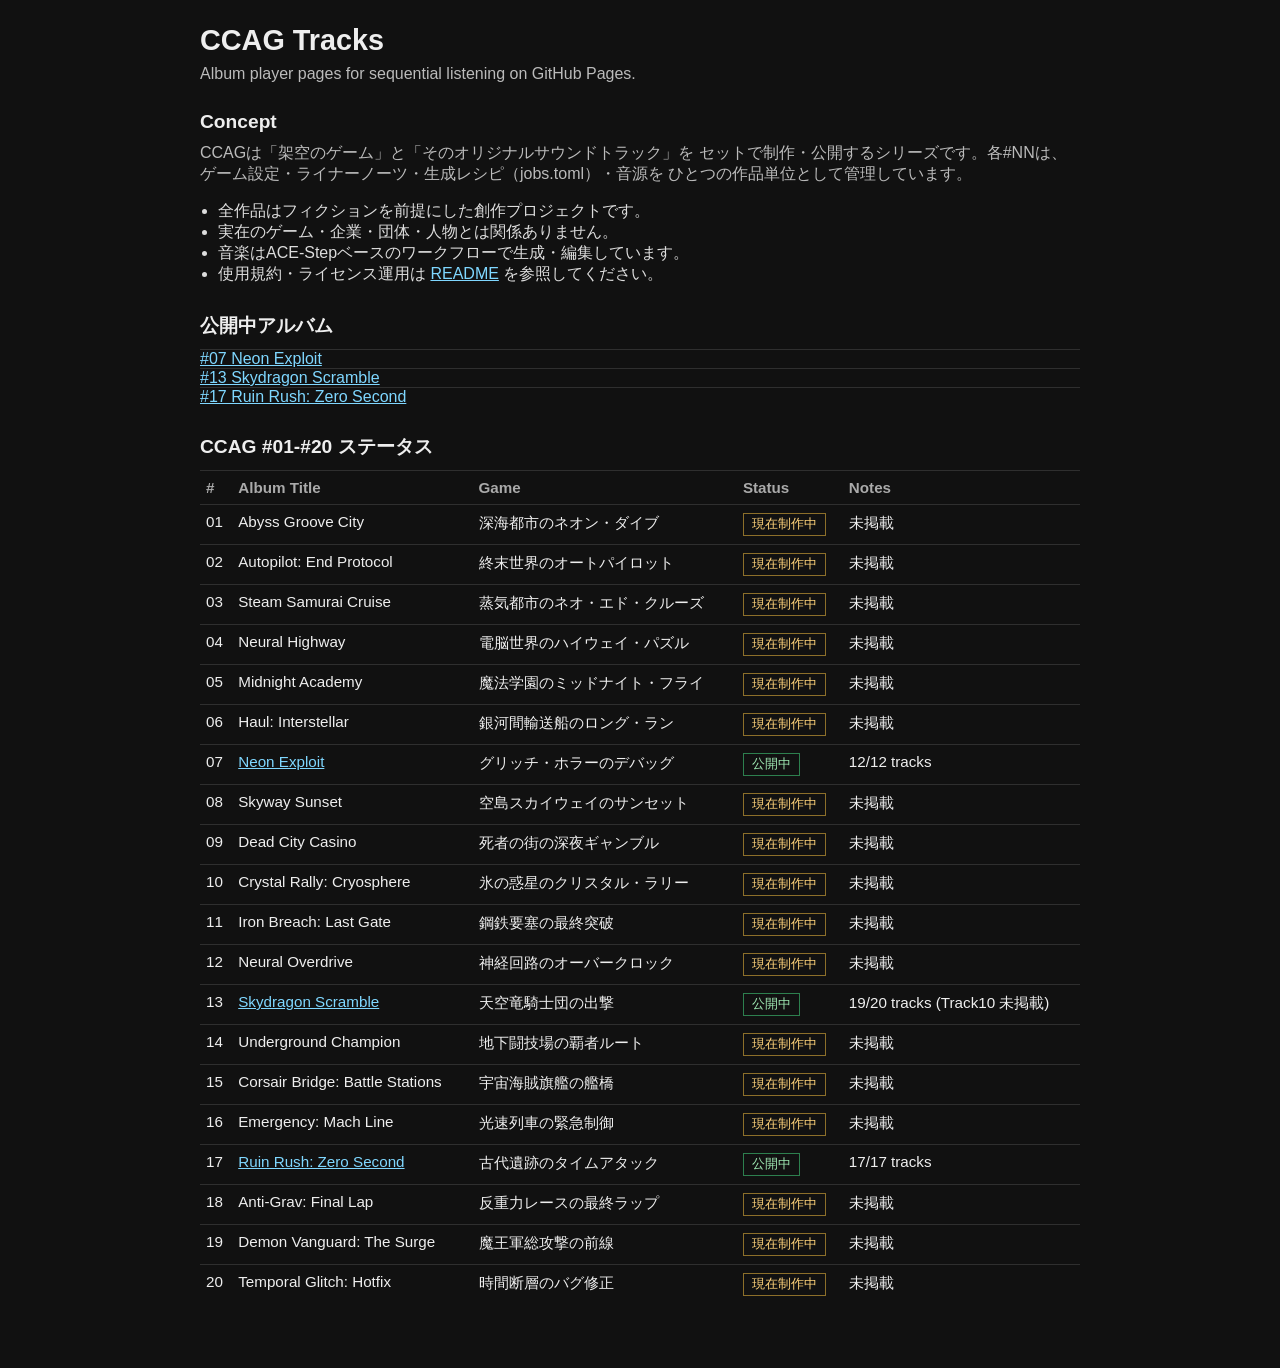
==== site/index.html @ bf2ad41f "Add README usage policy links across landing and album pages" ====
<!doctype html>
<html lang="ja">
<head>
  <meta charset="utf-8">
  <meta name="viewport" content="width=device-width, initial-scale=1">
  <title>CCAG Tracks</title>
  <link rel="stylesheet" href="assets/player.css">
</head>
<body>
  <main>
    <h1>CCAG Tracks</h1>
    <p>Album player pages for sequential listening on GitHub Pages.</p>

    <h2>Concept</h2>
    <p>
      CCAGは「架空のゲーム」と「そのオリジナルサウンドトラック」を
      セットで制作・公開するシリーズです。各#NNは、
      ゲーム設定・ライナーノーツ・生成レシピ（jobs.toml）・音源を
      ひとつの作品単位として管理しています。
    </p>
    <ul class="info-list">
      <li>全作品はフィクションを前提にした創作プロジェクトです。</li>
      <li>実在のゲーム・企業・団体・人物とは関係ありません。</li>
      <li>音楽はACE-Stepベースのワークフローで生成・編集しています。</li>
      <li>使用規約・ライセンス運用は <a href="https://github.com/donayama/CCAGTracks/blob/main/README.md">README</a> を参照してください。</li>
    </ul>

    <h2>公開中アルバム</h2>
    <ul class="tracklist">
      <li><a href="CCAG/07_neon_exploit.html">#07 Neon Exploit</a></li>
      <li><a href="CCAG/13_skydragon_scramble.html">#13 Skydragon Scramble</a></li>
      <li><a href="CCAG/17_ruinrush_zerosecond.html">#17 Ruin Rush: Zero Second</a></li>
    </ul>

    <h2>CCAG #01-#20 ステータス</h2>
    <table class="meta-table">
      <thead>
        <tr>
          <th>#</th>
          <th>Album Title</th>
          <th>Game</th>
          <th>Status</th>
          <th>Notes</th>
        </tr>
      </thead>
      <tbody>
        <tr><td>01</td><td>Abyss Groove City</td><td>深海都市のネオン・ダイブ</td><td><span class="badge pending">現在制作中</span></td><td>未掲載</td></tr>
        <tr><td>02</td><td>Autopilot: End Protocol</td><td>終末世界のオートパイロット</td><td><span class="badge pending">現在制作中</span></td><td>未掲載</td></tr>
        <tr><td>03</td><td>Steam Samurai Cruise</td><td>蒸気都市のネオ・エド・クルーズ</td><td><span class="badge pending">現在制作中</span></td><td>未掲載</td></tr>
        <tr><td>04</td><td>Neural Highway</td><td>電脳世界のハイウェイ・パズル</td><td><span class="badge pending">現在制作中</span></td><td>未掲載</td></tr>
        <tr><td>05</td><td>Midnight Academy</td><td>魔法学園のミッドナイト・フライ</td><td><span class="badge pending">現在制作中</span></td><td>未掲載</td></tr>
        <tr><td>06</td><td>Haul: Interstellar</td><td>銀河間輸送船のロング・ラン</td><td><span class="badge pending">現在制作中</span></td><td>未掲載</td></tr>
        <tr><td>07</td><td><a href="CCAG/07_neon_exploit.html">Neon Exploit</a></td><td>グリッチ・ホラーのデバッグ</td><td><span class="badge ok">公開中</span></td><td>12/12 tracks</td></tr>
        <tr><td>08</td><td>Skyway Sunset</td><td>空島スカイウェイのサンセット</td><td><span class="badge pending">現在制作中</span></td><td>未掲載</td></tr>
        <tr><td>09</td><td>Dead City Casino</td><td>死者の街の深夜ギャンブル</td><td><span class="badge pending">現在制作中</span></td><td>未掲載</td></tr>
        <tr><td>10</td><td>Crystal Rally: Cryosphere</td><td>氷の惑星のクリスタル・ラリー</td><td><span class="badge pending">現在制作中</span></td><td>未掲載</td></tr>
        <tr><td>11</td><td>Iron Breach: Last Gate</td><td>鋼鉄要塞の最終突破</td><td><span class="badge pending">現在制作中</span></td><td>未掲載</td></tr>
        <tr><td>12</td><td>Neural Overdrive</td><td>神経回路のオーバークロック</td><td><span class="badge pending">現在制作中</span></td><td>未掲載</td></tr>
        <tr><td>13</td><td><a href="CCAG/13_skydragon_scramble.html">Skydragon Scramble</a></td><td>天空竜騎士団の出撃</td><td><span class="badge ok">公開中</span></td><td>19/20 tracks (Track10 未掲載)</td></tr>
        <tr><td>14</td><td>Underground Champion</td><td>地下闘技場の覇者ルート</td><td><span class="badge pending">現在制作中</span></td><td>未掲載</td></tr>
        <tr><td>15</td><td>Corsair Bridge: Battle Stations</td><td>宇宙海賊旗艦の艦橋</td><td><span class="badge pending">現在制作中</span></td><td>未掲載</td></tr>
        <tr><td>16</td><td>Emergency: Mach Line</td><td>光速列車の緊急制御</td><td><span class="badge pending">現在制作中</span></td><td>未掲載</td></tr>
        <tr><td>17</td><td><a href="CCAG/17_ruinrush_zerosecond.html">Ruin Rush: Zero Second</a></td><td>古代遺跡のタイムアタック</td><td><span class="badge ok">公開中</span></td><td>17/17 tracks</td></tr>
        <tr><td>18</td><td>Anti-Grav: Final Lap</td><td>反重力レースの最終ラップ</td><td><span class="badge pending">現在制作中</span></td><td>未掲載</td></tr>
        <tr><td>19</td><td>Demon Vanguard: The Surge</td><td>魔王軍総攻撃の前線</td><td><span class="badge pending">現在制作中</span></td><td>未掲載</td></tr>
        <tr><td>20</td><td>Temporal Glitch: Hotfix</td><td>時間断層のバグ修正</td><td><span class="badge pending">現在制作中</span></td><td>未掲載</td></tr>
      </tbody>
    </table>
  </main>
</body>
</html>
---- site/assets/player.css ----
body {
  font-family: "Segoe UI", "Noto Sans JP", sans-serif;
  margin: 0;
  background: #111;
  color: #eee;
}

main {
  max-width: 880px;
  margin: 0 auto;
  padding: 24px 16px 48px;
}

h1 {
  margin: 0 0 8px;
  font-size: 1.8rem;
}

h2 {
  margin: 28px 0 10px;
  font-size: 1.2rem;
}

p {
  margin: 0 0 16px;
  color: #bbb;
}

a {
  color: #7fd7ff;
}

.controls {
  display: flex;
  gap: 8px;
  margin: 12px 0 18px;
}

button {
  background: #242424;
  border: 1px solid #444;
  color: #eee;
  padding: 8px 12px;
  cursor: pointer;
}

button:hover {
  background: #2f2f2f;
}

.now-playing {
  margin: 10px 0 14px;
  color: #9fe9b3;
  font-weight: 600;
}

.cover-wrap {
  margin: 8px 0 18px;
}

.cover-image {
  display: block;
  width: 100%;
  max-width: 420px;
  height: auto;
  border: 1px solid #2f2f2f;
}

.cover-caption {
  margin-top: 6px;
  color: #aaa;
  font-size: 0.9rem;
}

.tracklist {
  list-style: none;
  padding: 0;
  margin: 0;
}

.tracklist li {
  margin: 0;
  border-top: 1px solid #2f2f2f;
}

.track-row {
  display: flex;
  align-items: center;
  justify-content: space-between;
  gap: 10px;
  padding: 8px 4px;
}

.track-btn {
  flex: 1 1 auto;
  text-align: left;
  border: 0;
  background: transparent;
  color: #ddd;
  padding: 2px 0;
}

.track-btn.active {
  color: #7fd7ff;
  font-weight: 700;
}

.track-missing {
  flex: 1 1 auto;
  color: #888;
}

.info-list {
  margin: 0 0 12px;
  padding-left: 18px;
  color: #ddd;
}

.source-note {
  color: #aaa;
  font-size: 0.92rem;
  margin-top: 8px;
}

.meta-table {
  width: 100%;
  border-collapse: collapse;
  margin: 8px 0 16px;
}

.meta-table th,
.meta-table td {
  border-top: 1px solid #2f2f2f;
  padding: 8px 6px;
  text-align: left;
  vertical-align: top;
  font-size: 0.95rem;
}

.meta-table th {
  color: #aaa;
}

.badge {
  display: inline-block;
  border: 1px solid #555;
  padding: 2px 8px;
  font-size: 0.8rem;
}

.badge.ok {
  border-color: #2d7f4e;
  color: #9fe9b3;
}

.badge.pending {
  border-color: #8c6f2a;
  color: #ffd37a;
}
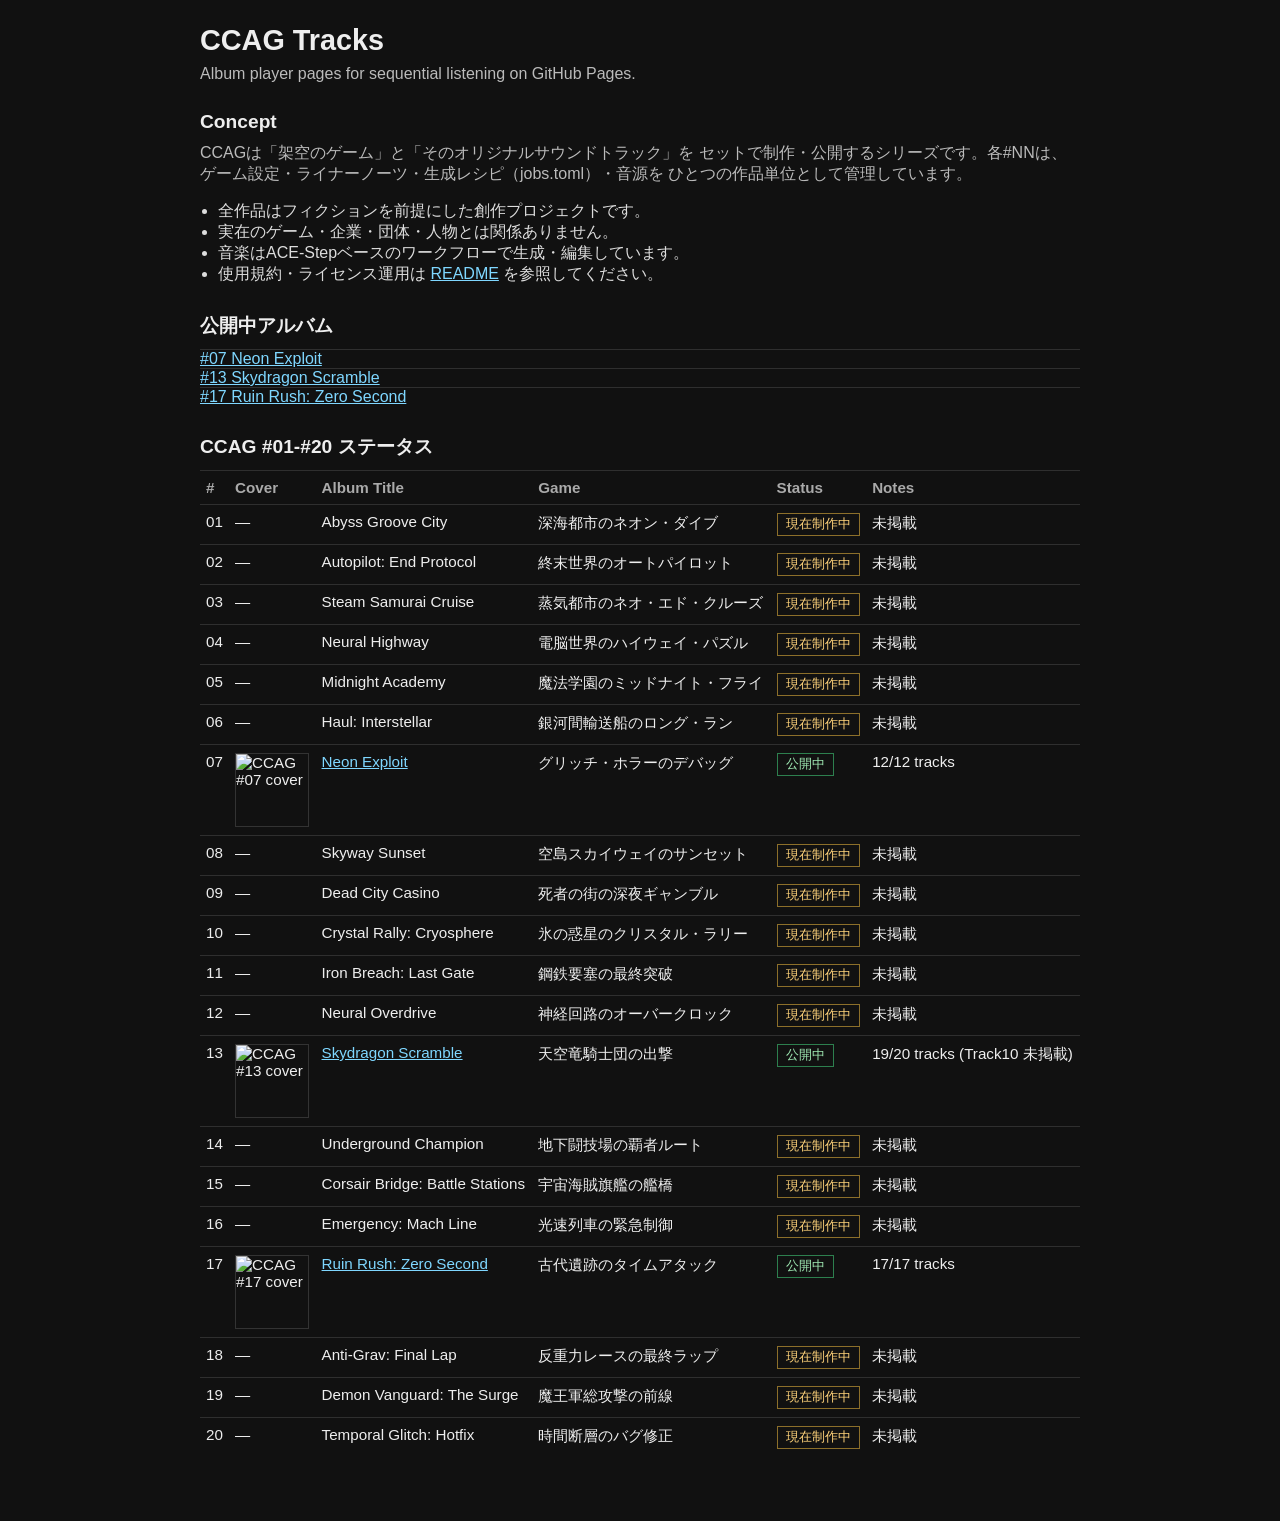
==== commit bebb48f6: "Add LP cover thumbnails and register #07 cover art" ====
--- a/site/index.html
+++ b/site/index.html
@@ -37,6 +37,7 @@
       <thead>
         <tr>
           <th>#</th>
+          <th>Cover</th>
           <th>Album Title</th>
           <th>Game</th>
           <th>Status</th>
@@ -44,26 +45,26 @@
         </tr>
       </thead>
       <tbody>
-        <tr><td>01</td><td>Abyss Groove City</td><td>深海都市のネオン・ダイブ</td><td><span class="badge pending">現在制作中</span></td><td>未掲載</td></tr>
-        <tr><td>02</td><td>Autopilot: End Protocol</td><td>終末世界のオートパイロット</td><td><span class="badge pending">現在制作中</span></td><td>未掲載</td></tr>
-        <tr><td>03</td><td>Steam Samurai Cruise</td><td>蒸気都市のネオ・エド・クルーズ</td><td><span class="badge pending">現在制作中</span></td><td>未掲載</td></tr>
-        <tr><td>04</td><td>Neural Highway</td><td>電脳世界のハイウェイ・パズル</td><td><span class="badge pending">現在制作中</span></td><td>未掲載</td></tr>
-        <tr><td>05</td><td>Midnight Academy</td><td>魔法学園のミッドナイト・フライ</td><td><span class="badge pending">現在制作中</span></td><td>未掲載</td></tr>
-        <tr><td>06</td><td>Haul: Interstellar</td><td>銀河間輸送船のロング・ラン</td><td><span class="badge pending">現在制作中</span></td><td>未掲載</td></tr>
-        <tr><td>07</td><td><a href="CCAG/07_neon_exploit.html">Neon Exploit</a></td><td>グリッチ・ホラーのデバッグ</td><td><span class="badge ok">公開中</span></td><td>12/12 tracks</td></tr>
-        <tr><td>08</td><td>Skyway Sunset</td><td>空島スカイウェイのサンセット</td><td><span class="badge pending">現在制作中</span></td><td>未掲載</td></tr>
-        <tr><td>09</td><td>Dead City Casino</td><td>死者の街の深夜ギャンブル</td><td><span class="badge pending">現在制作中</span></td><td>未掲載</td></tr>
-        <tr><td>10</td><td>Crystal Rally: Cryosphere</td><td>氷の惑星のクリスタル・ラリー</td><td><span class="badge pending">現在制作中</span></td><td>未掲載</td></tr>
-        <tr><td>11</td><td>Iron Breach: Last Gate</td><td>鋼鉄要塞の最終突破</td><td><span class="badge pending">現在制作中</span></td><td>未掲載</td></tr>
-        <tr><td>12</td><td>Neural Overdrive</td><td>神経回路のオーバークロック</td><td><span class="badge pending">現在制作中</span></td><td>未掲載</td></tr>
-        <tr><td>13</td><td><a href="CCAG/13_skydragon_scramble.html">Skydragon Scramble</a></td><td>天空竜騎士団の出撃</td><td><span class="badge ok">公開中</span></td><td>19/20 tracks (Track10 未掲載)</td></tr>
-        <tr><td>14</td><td>Underground Champion</td><td>地下闘技場の覇者ルート</td><td><span class="badge pending">現在制作中</span></td><td>未掲載</td></tr>
-        <tr><td>15</td><td>Corsair Bridge: Battle Stations</td><td>宇宙海賊旗艦の艦橋</td><td><span class="badge pending">現在制作中</span></td><td>未掲載</td></tr>
-        <tr><td>16</td><td>Emergency: Mach Line</td><td>光速列車の緊急制御</td><td><span class="badge pending">現在制作中</span></td><td>未掲載</td></tr>
-        <tr><td>17</td><td><a href="CCAG/17_ruinrush_zerosecond.html">Ruin Rush: Zero Second</a></td><td>古代遺跡のタイムアタック</td><td><span class="badge ok">公開中</span></td><td>17/17 tracks</td></tr>
-        <tr><td>18</td><td>Anti-Grav: Final Lap</td><td>反重力レースの最終ラップ</td><td><span class="badge pending">現在制作中</span></td><td>未掲載</td></tr>
-        <tr><td>19</td><td>Demon Vanguard: The Surge</td><td>魔王軍総攻撃の前線</td><td><span class="badge pending">現在制作中</span></td><td>未掲載</td></tr>
-        <tr><td>20</td><td>Temporal Glitch: Hotfix</td><td>時間断層のバグ修正</td><td><span class="badge pending">現在制作中</span></td><td>未掲載</td></tr>
+        <tr><td>01</td><td>—</td><td>Abyss Groove City</td><td>深海都市のネオン・ダイブ</td><td><span class="badge pending">現在制作中</span></td><td>未掲載</td></tr>
+        <tr><td>02</td><td>—</td><td>Autopilot: End Protocol</td><td>終末世界のオートパイロット</td><td><span class="badge pending">現在制作中</span></td><td>未掲載</td></tr>
+        <tr><td>03</td><td>—</td><td>Steam Samurai Cruise</td><td>蒸気都市のネオ・エド・クルーズ</td><td><span class="badge pending">現在制作中</span></td><td>未掲載</td></tr>
+        <tr><td>04</td><td>—</td><td>Neural Highway</td><td>電脳世界のハイウェイ・パズル</td><td><span class="badge pending">現在制作中</span></td><td>未掲載</td></tr>
+        <tr><td>05</td><td>—</td><td>Midnight Academy</td><td>魔法学園のミッドナイト・フライ</td><td><span class="badge pending">現在制作中</span></td><td>未掲載</td></tr>
+        <tr><td>06</td><td>—</td><td>Haul: Interstellar</td><td>銀河間輸送船のロング・ラン</td><td><span class="badge pending">現在制作中</span></td><td>未掲載</td></tr>
+        <tr><td>07</td><td><img class="cover-thumb" src="https://media.githubusercontent.com/media/donayama/CCAGTracks/main/series/CCAG/%2307_neon_exploit/assets/cover/CCAG%2307_neon_exploit.png" alt="CCAG #07 cover"></td><td><a href="CCAG/07_neon_exploit.html">Neon Exploit</a></td><td>グリッチ・ホラーのデバッグ</td><td><span class="badge ok">公開中</span></td><td>12/12 tracks</td></tr>
+        <tr><td>08</td><td>—</td><td>Skyway Sunset</td><td>空島スカイウェイのサンセット</td><td><span class="badge pending">現在制作中</span></td><td>未掲載</td></tr>
+        <tr><td>09</td><td>—</td><td>Dead City Casino</td><td>死者の街の深夜ギャンブル</td><td><span class="badge pending">現在制作中</span></td><td>未掲載</td></tr>
+        <tr><td>10</td><td>—</td><td>Crystal Rally: Cryosphere</td><td>氷の惑星のクリスタル・ラリー</td><td><span class="badge pending">現在制作中</span></td><td>未掲載</td></tr>
+        <tr><td>11</td><td>—</td><td>Iron Breach: Last Gate</td><td>鋼鉄要塞の最終突破</td><td><span class="badge pending">現在制作中</span></td><td>未掲載</td></tr>
+        <tr><td>12</td><td>—</td><td>Neural Overdrive</td><td>神経回路のオーバークロック</td><td><span class="badge pending">現在制作中</span></td><td>未掲載</td></tr>
+        <tr><td>13</td><td><img class="cover-thumb" src="https://media.githubusercontent.com/media/donayama/CCAGTracks/main/series/CCAG/%2313_skydragon_scramble/assets/cover/CCAG%2313_Skydragon_Scramble.png" alt="CCAG #13 cover"></td><td><a href="CCAG/13_skydragon_scramble.html">Skydragon Scramble</a></td><td>天空竜騎士団の出撃</td><td><span class="badge ok">公開中</span></td><td>19/20 tracks (Track10 未掲載)</td></tr>
+        <tr><td>14</td><td>—</td><td>Underground Champion</td><td>地下闘技場の覇者ルート</td><td><span class="badge pending">現在制作中</span></td><td>未掲載</td></tr>
+        <tr><td>15</td><td>—</td><td>Corsair Bridge: Battle Stations</td><td>宇宙海賊旗艦の艦橋</td><td><span class="badge pending">現在制作中</span></td><td>未掲載</td></tr>
+        <tr><td>16</td><td>—</td><td>Emergency: Mach Line</td><td>光速列車の緊急制御</td><td><span class="badge pending">現在制作中</span></td><td>未掲載</td></tr>
+        <tr><td>17</td><td><img class="cover-thumb" src="https://media.githubusercontent.com/media/donayama/CCAGTracks/main/series/CCAG/%2317_ruinrush_zerosecond/assets/cover/CCAG%2317_RuinRush_ZeroSecond.png" alt="CCAG #17 cover"></td><td><a href="CCAG/17_ruinrush_zerosecond.html">Ruin Rush: Zero Second</a></td><td>古代遺跡のタイムアタック</td><td><span class="badge ok">公開中</span></td><td>17/17 tracks</td></tr>
+        <tr><td>18</td><td>—</td><td>Anti-Grav: Final Lap</td><td>反重力レースの最終ラップ</td><td><span class="badge pending">現在制作中</span></td><td>未掲載</td></tr>
+        <tr><td>19</td><td>—</td><td>Demon Vanguard: The Surge</td><td>魔王軍総攻撃の前線</td><td><span class="badge pending">現在制作中</span></td><td>未掲載</td></tr>
+        <tr><td>20</td><td>—</td><td>Temporal Glitch: Hotfix</td><td>時間断層のバグ修正</td><td><span class="badge pending">現在制作中</span></td><td>未掲載</td></tr>
       </tbody>
     </table>
   </main>
--- a/site/assets/player.css
+++ b/site/assets/player.css
@@ -141,6 +141,14 @@
   color: #aaa;
 }
 
+.cover-thumb {
+  width: 72px;
+  height: 72px;
+  object-fit: cover;
+  border: 1px solid #333;
+  display: block;
+}
+
 .badge {
   display: inline-block;
   border: 1px solid #555;
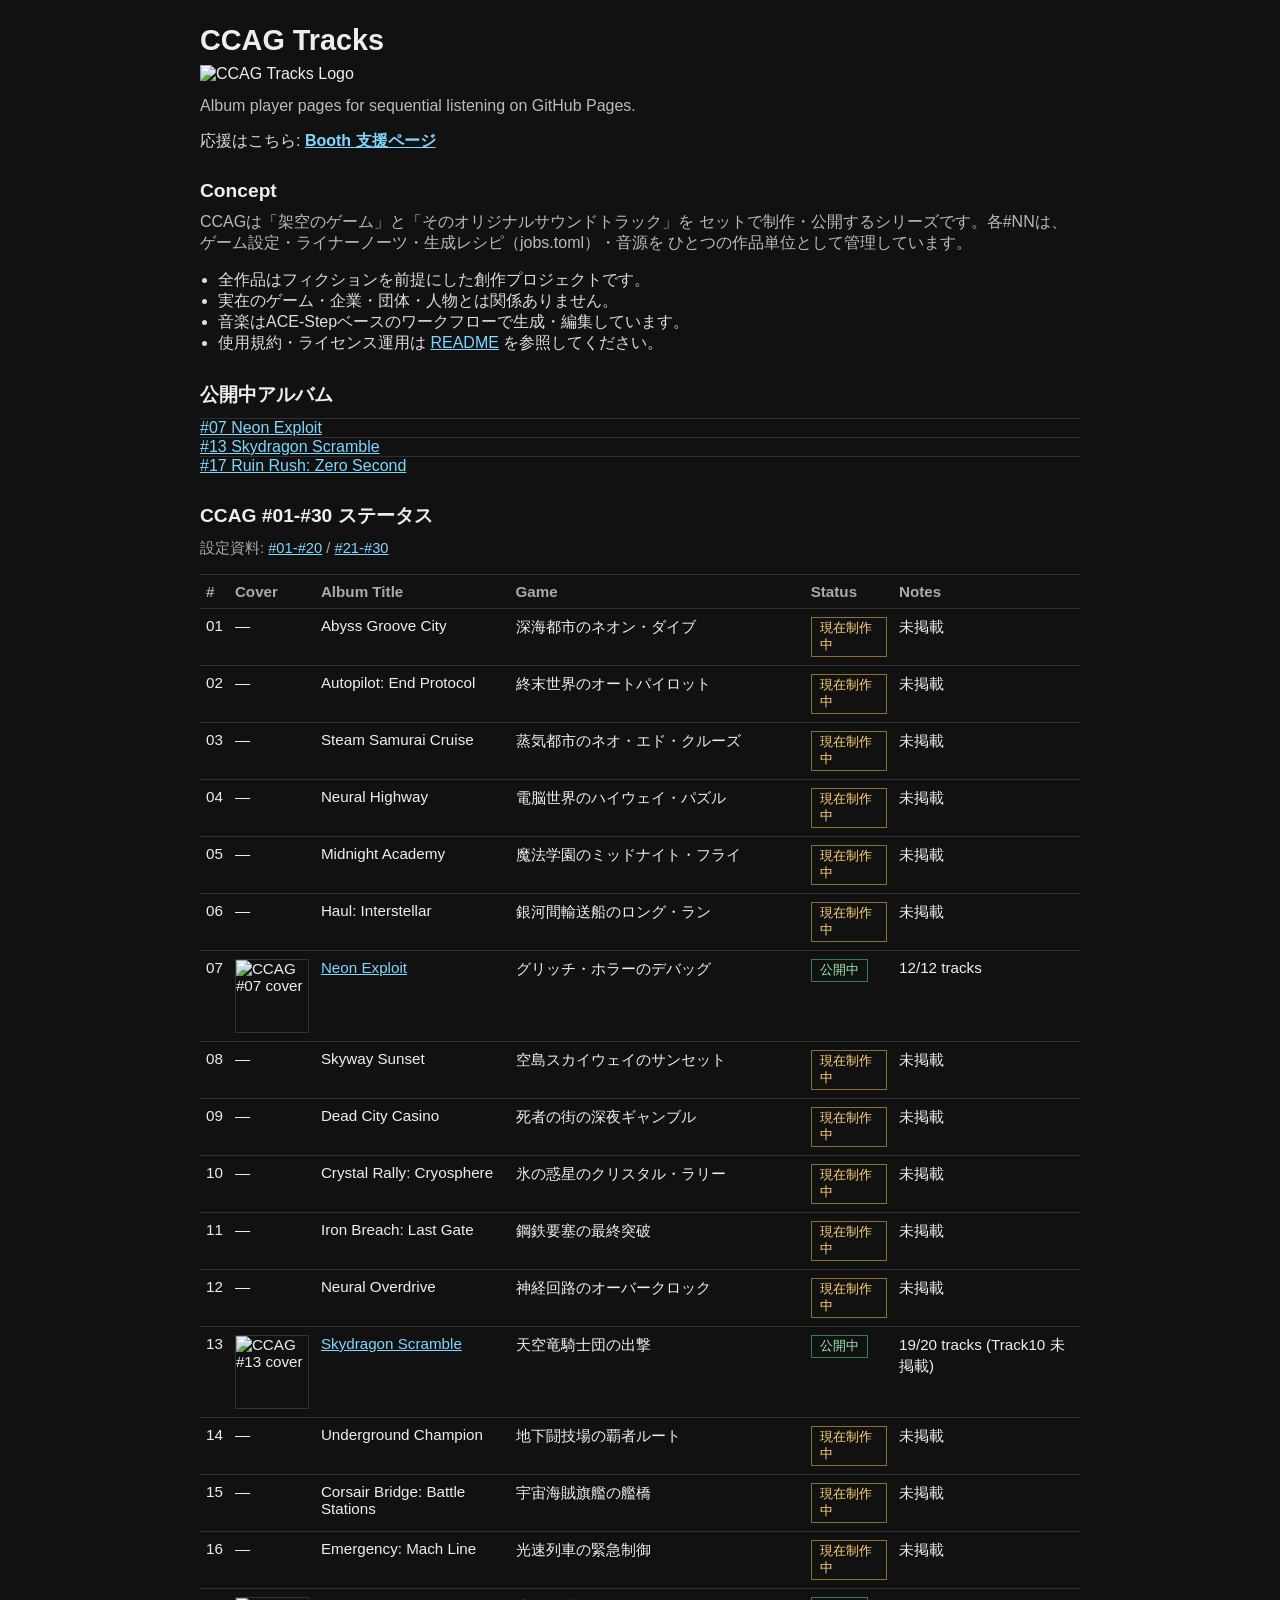
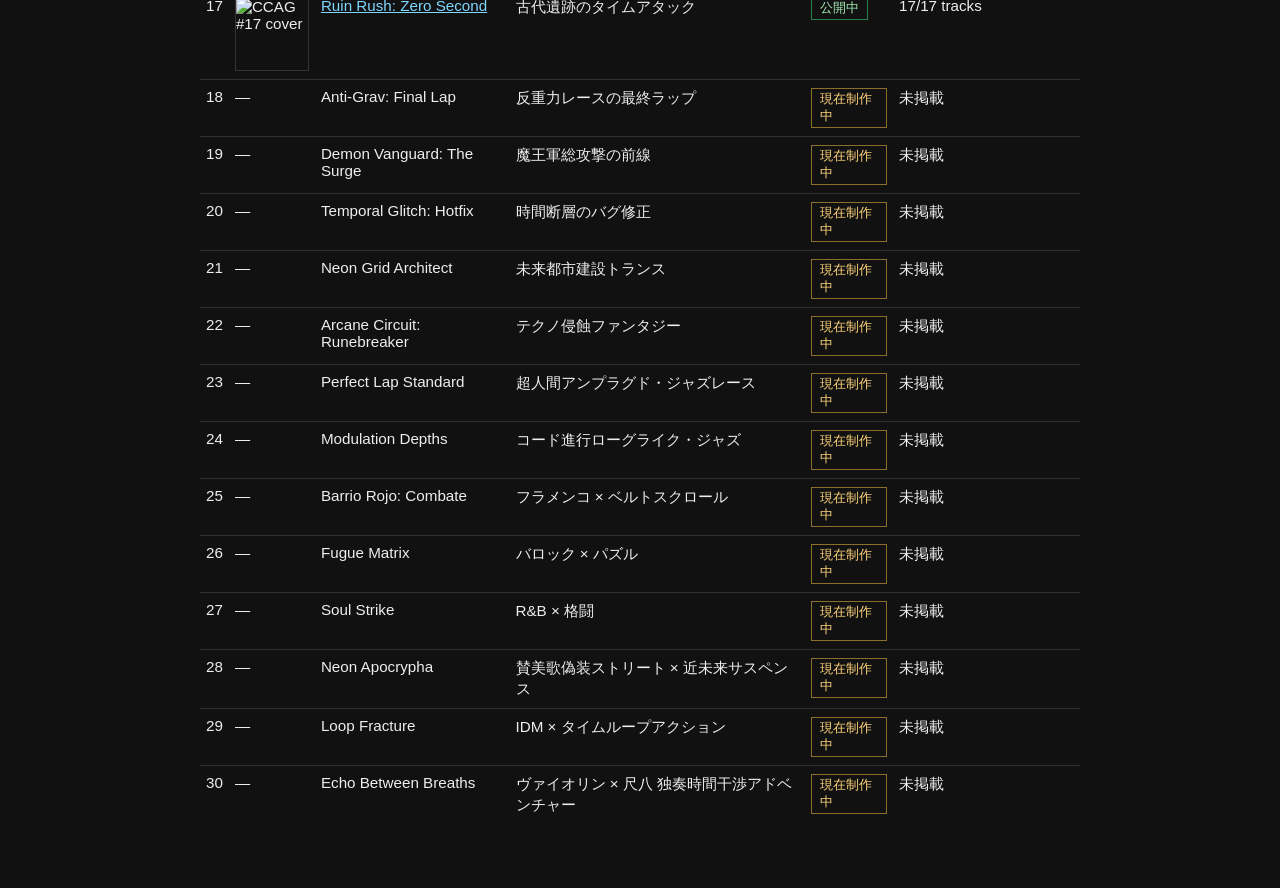
==== commit 0bbc5580: "Update LP with logo/support links and add CCAG #21-#30" ====
--- a/site/index.html
+++ b/site/index.html
@@ -4,12 +4,22 @@
   <meta charset="utf-8">
   <meta name="viewport" content="width=device-width, initial-scale=1">
   <title>CCAG Tracks</title>
-  <link rel="stylesheet" href="assets/player.css">
+  <link rel="stylesheet" href="assets/player.css?v=20260303b">
 </head>
 <body>
   <main>
     <h1>CCAG Tracks</h1>
+    <div class="hero-logo-wrap">
+      <img
+        class="hero-logo"
+        src="https://media.githubusercontent.com/media/donayama/CCAGTracks/main/series/CCAG/assets/CCAGTracks.png"
+        alt="CCAG Tracks Logo">
+    </div>
     <p>Album player pages for sequential listening on GitHub Pages.</p>
+    <p class="support-note">
+      応援はこちら:
+      <a class="support-link" href="https://donayama.booth.pm/items/8051085">Booth 支援ページ</a>
+    </p>
 
     <h2>Concept</h2>
     <p>
@@ -32,7 +42,13 @@
       <li><a href="CCAG/17_ruinrush_zerosecond.html">#17 Ruin Rush: Zero Second</a></li>
     </ul>
 
-    <h2>CCAG #01-#20 ステータス</h2>
+    <h2>CCAG #01-#30 ステータス</h2>
+    <p class="source-note">
+      設定資料:
+      <a href="https://github.com/donayama/CCAGTracks/blob/main/series/CCAG/%2301-%2320.md">#01-#20</a>
+      /
+      <a href="https://github.com/donayama/CCAGTracks/blob/main/series/CCAG/%2321-%2330.md">#21-#30</a>
+    </p>
     <table class="meta-table">
       <thead>
         <tr>
@@ -65,6 +81,16 @@
         <tr><td>18</td><td>—</td><td>Anti-Grav: Final Lap</td><td>反重力レースの最終ラップ</td><td><span class="badge pending">現在制作中</span></td><td>未掲載</td></tr>
         <tr><td>19</td><td>—</td><td>Demon Vanguard: The Surge</td><td>魔王軍総攻撃の前線</td><td><span class="badge pending">現在制作中</span></td><td>未掲載</td></tr>
         <tr><td>20</td><td>—</td><td>Temporal Glitch: Hotfix</td><td>時間断層のバグ修正</td><td><span class="badge pending">現在制作中</span></td><td>未掲載</td></tr>
+        <tr><td>21</td><td>—</td><td>Neon Grid Architect</td><td>未来都市建設トランス</td><td><span class="badge pending">現在制作中</span></td><td>未掲載</td></tr>
+        <tr><td>22</td><td>—</td><td>Arcane Circuit: Runebreaker</td><td>テクノ侵蝕ファンタジー</td><td><span class="badge pending">現在制作中</span></td><td>未掲載</td></tr>
+        <tr><td>23</td><td>—</td><td>Perfect Lap Standard</td><td>超人間アンプラグド・ジャズレース</td><td><span class="badge pending">現在制作中</span></td><td>未掲載</td></tr>
+        <tr><td>24</td><td>—</td><td>Modulation Depths</td><td>コード進行ローグライク・ジャズ</td><td><span class="badge pending">現在制作中</span></td><td>未掲載</td></tr>
+        <tr><td>25</td><td>—</td><td>Barrio Rojo: Combate</td><td>フラメンコ × ベルトスクロール</td><td><span class="badge pending">現在制作中</span></td><td>未掲載</td></tr>
+        <tr><td>26</td><td>—</td><td>Fugue Matrix</td><td>バロック × パズル</td><td><span class="badge pending">現在制作中</span></td><td>未掲載</td></tr>
+        <tr><td>27</td><td>—</td><td>Soul Strike</td><td>R&amp;B × 格闘</td><td><span class="badge pending">現在制作中</span></td><td>未掲載</td></tr>
+        <tr><td>28</td><td>—</td><td>Neon Apocrypha</td><td>賛美歌偽装ストリート × 近未来サスペンス</td><td><span class="badge pending">現在制作中</span></td><td>未掲載</td></tr>
+        <tr><td>29</td><td>—</td><td>Loop Fracture</td><td>IDM × タイムループアクション</td><td><span class="badge pending">現在制作中</span></td><td>未掲載</td></tr>
+        <tr><td>30</td><td>—</td><td>Echo Between Breaths</td><td>ヴァイオリン × 尺八 独奏時間干渉アドベンチャー</td><td><span class="badge pending">現在制作中</span></td><td>未掲載</td></tr>
       </tbody>
     </table>
   </main>
--- a/site/assets/player.css
+++ b/site/assets/player.css
@@ -16,6 +16,16 @@
   font-size: 1.8rem;
 }
 
+.hero-logo-wrap {
+  margin: 6px 0 14px;
+}
+
+.hero-logo {
+  display: block;
+  width: min(100%, 560px);
+  height: auto;
+}
+
 h2 {
   margin: 28px 0 10px;
   font-size: 1.2rem;
@@ -26,8 +36,17 @@
   color: #bbb;
 }
 
+.support-note {
+  margin: 0 0 16px;
+  color: #ddd;
+}
+
 a {
   color: #7fd7ff;
+}
+
+.support-link {
+  font-weight: 700;
 }
 
 .controls {
@@ -56,12 +75,13 @@
 
 .cover-wrap {
   margin: 8px 0 18px;
+  max-width: 280px;
 }
 
 .cover-image {
   display: block;
-  width: 100%;
-  max-width: 420px;
+  width: 100% !important;
+  max-width: 280px !important;
   height: auto;
   border: 1px solid #2f2f2f;
 }
@@ -165,3 +185,12 @@
   border-color: #8c6f2a;
   color: #ffd37a;
 }
+
+@media (max-width: 640px) {
+  .cover-wrap {
+    max-width: 180px;
+  }
+  .cover-image {
+    max-width: 180px !important;
+  }
+}
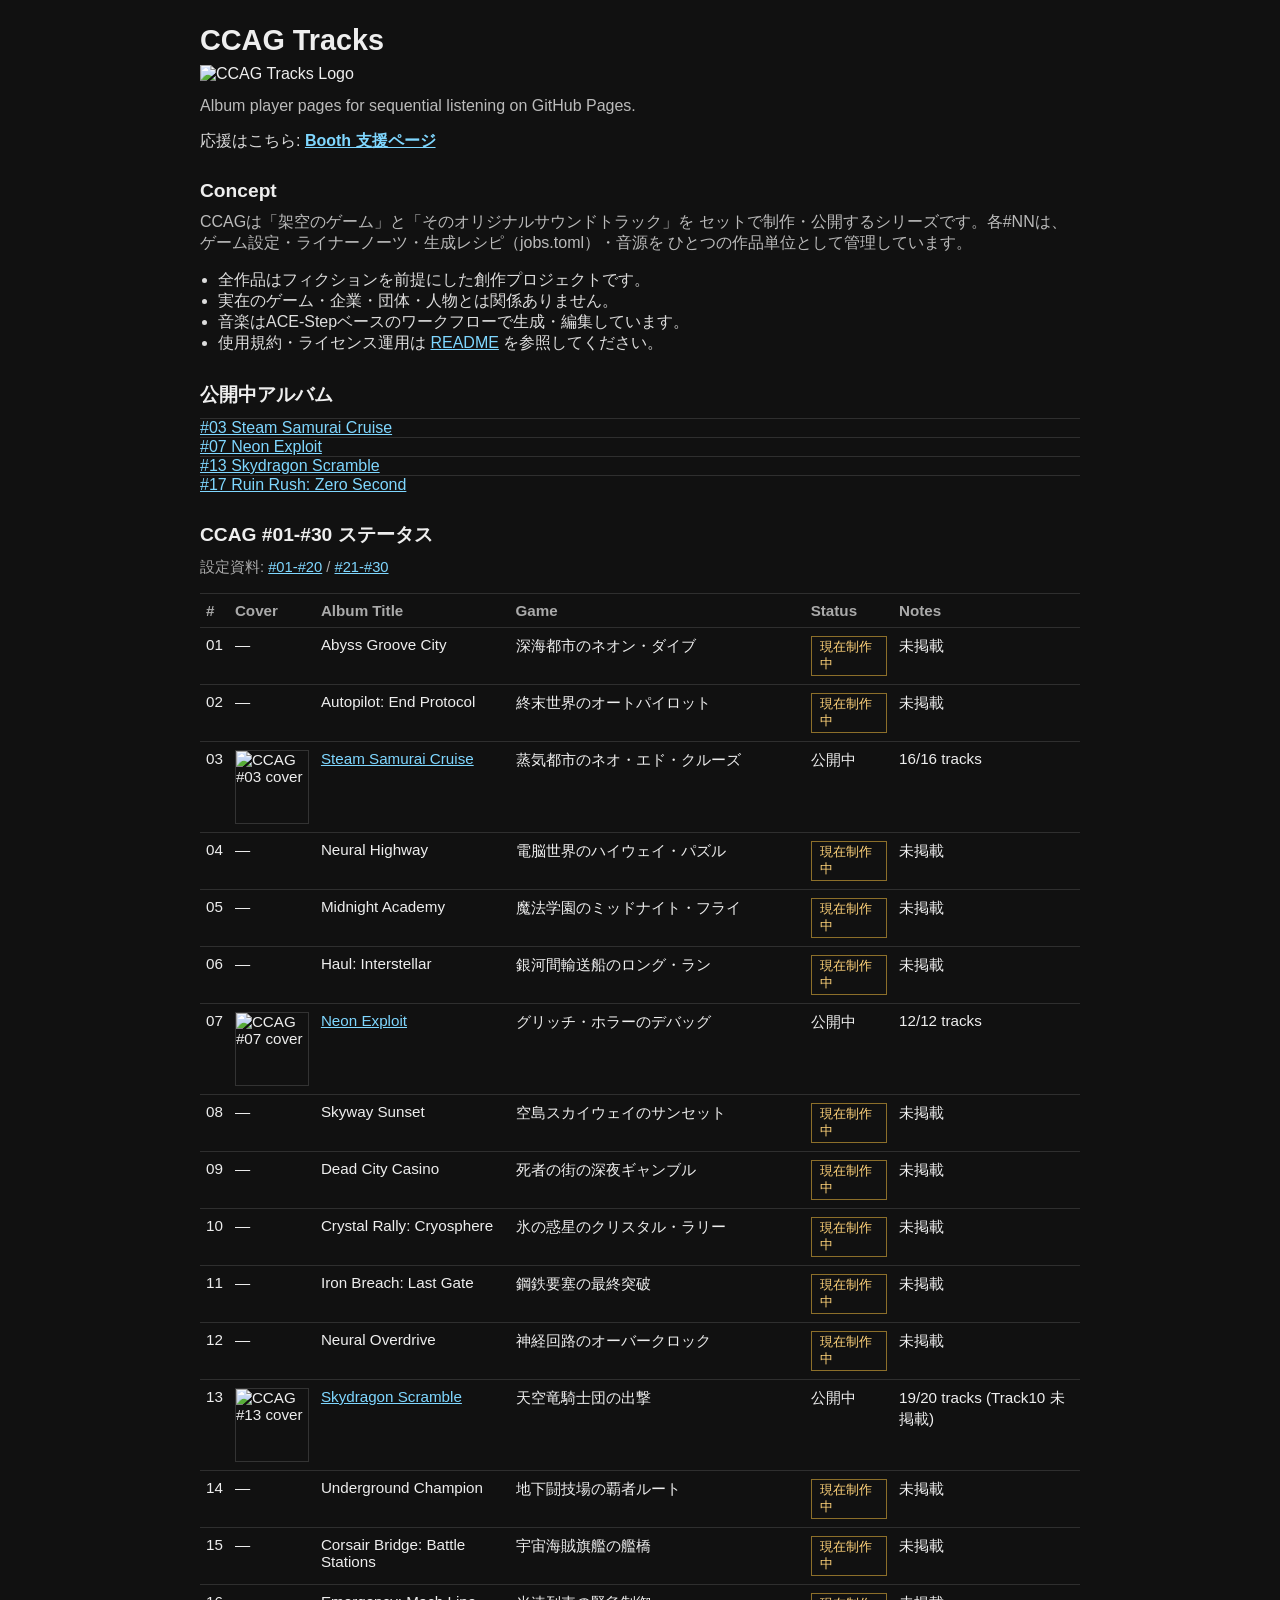
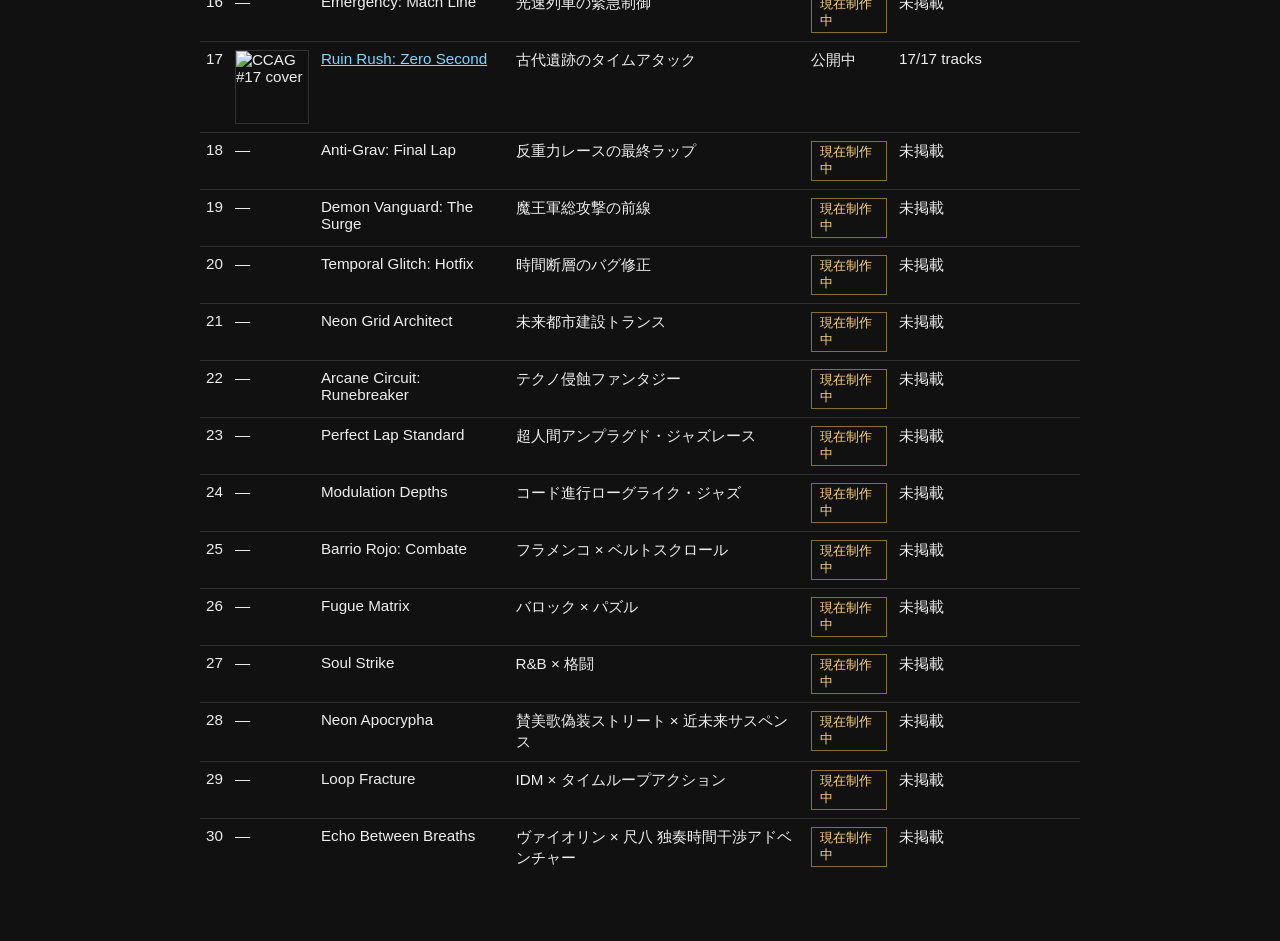
==== commit d2d4abe6: "feat: publish CCAG #03 album page and update site links" ====
--- a/site/index.html
+++ b/site/index.html
@@ -37,6 +37,7 @@
 
     <h2>公開中アルバム</h2>
     <ul class="tracklist">
+      <li><a href="CCAG/03_steam_samurai_cruise.html">#03 Steam Samurai Cruise</a></li>
       <li><a href="CCAG/07_neon_exploit.html">#07 Neon Exploit</a></li>
       <li><a href="CCAG/13_skydragon_scramble.html">#13 Skydragon Scramble</a></li>
       <li><a href="CCAG/17_ruinrush_zerosecond.html">#17 Ruin Rush: Zero Second</a></li>
@@ -63,21 +64,21 @@
       <tbody>
         <tr><td>01</td><td>—</td><td>Abyss Groove City</td><td>深海都市のネオン・ダイブ</td><td><span class="badge pending">現在制作中</span></td><td>未掲載</td></tr>
         <tr><td>02</td><td>—</td><td>Autopilot: End Protocol</td><td>終末世界のオートパイロット</td><td><span class="badge pending">現在制作中</span></td><td>未掲載</td></tr>
-        <tr><td>03</td><td>—</td><td>Steam Samurai Cruise</td><td>蒸気都市のネオ・エド・クルーズ</td><td><span class="badge pending">現在制作中</span></td><td>未掲載</td></tr>
+        <tr><td>03</td><td><img class="cover-thumb" src="https://media.githubusercontent.com/media/donayama/CCAGTracks/main/series/CCAG/%2303_steam_samurai_cruise/assets/cover/CCAG%2303_steam_samurai_cruise.png" alt="CCAG #03 cover"></td><td><a href="CCAG/03_steam_samurai_cruise.html">Steam Samurai Cruise</a></td><td>蒸気都市のネオ・エド・クルーズ</td><td>公開中</td><td>16/16 tracks</td></tr>
         <tr><td>04</td><td>—</td><td>Neural Highway</td><td>電脳世界のハイウェイ・パズル</td><td><span class="badge pending">現在制作中</span></td><td>未掲載</td></tr>
         <tr><td>05</td><td>—</td><td>Midnight Academy</td><td>魔法学園のミッドナイト・フライ</td><td><span class="badge pending">現在制作中</span></td><td>未掲載</td></tr>
         <tr><td>06</td><td>—</td><td>Haul: Interstellar</td><td>銀河間輸送船のロング・ラン</td><td><span class="badge pending">現在制作中</span></td><td>未掲載</td></tr>
-        <tr><td>07</td><td><img class="cover-thumb" src="https://media.githubusercontent.com/media/donayama/CCAGTracks/main/series/CCAG/%2307_neon_exploit/assets/cover/CCAG%2307_neon_exploit.png" alt="CCAG #07 cover"></td><td><a href="CCAG/07_neon_exploit.html">Neon Exploit</a></td><td>グリッチ・ホラーのデバッグ</td><td><span class="badge ok">公開中</span></td><td>12/12 tracks</td></tr>
+        <tr><td>07</td><td><img class="cover-thumb" src="https://media.githubusercontent.com/media/donayama/CCAGTracks/main/series/CCAG/%2307_neon_exploit/assets/cover/CCAG%2307_neon_exploit.png" alt="CCAG #07 cover"></td><td><a href="CCAG/07_neon_exploit.html">Neon Exploit</a></td><td>グリッチ・ホラーのデバッグ</td><td>公開中</td><td>12/12 tracks</td></tr>
         <tr><td>08</td><td>—</td><td>Skyway Sunset</td><td>空島スカイウェイのサンセット</td><td><span class="badge pending">現在制作中</span></td><td>未掲載</td></tr>
         <tr><td>09</td><td>—</td><td>Dead City Casino</td><td>死者の街の深夜ギャンブル</td><td><span class="badge pending">現在制作中</span></td><td>未掲載</td></tr>
         <tr><td>10</td><td>—</td><td>Crystal Rally: Cryosphere</td><td>氷の惑星のクリスタル・ラリー</td><td><span class="badge pending">現在制作中</span></td><td>未掲載</td></tr>
         <tr><td>11</td><td>—</td><td>Iron Breach: Last Gate</td><td>鋼鉄要塞の最終突破</td><td><span class="badge pending">現在制作中</span></td><td>未掲載</td></tr>
         <tr><td>12</td><td>—</td><td>Neural Overdrive</td><td>神経回路のオーバークロック</td><td><span class="badge pending">現在制作中</span></td><td>未掲載</td></tr>
-        <tr><td>13</td><td><img class="cover-thumb" src="https://media.githubusercontent.com/media/donayama/CCAGTracks/main/series/CCAG/%2313_skydragon_scramble/assets/cover/CCAG%2313_Skydragon_Scramble.png" alt="CCAG #13 cover"></td><td><a href="CCAG/13_skydragon_scramble.html">Skydragon Scramble</a></td><td>天空竜騎士団の出撃</td><td><span class="badge ok">公開中</span></td><td>19/20 tracks (Track10 未掲載)</td></tr>
+        <tr><td>13</td><td><img class="cover-thumb" src="https://media.githubusercontent.com/media/donayama/CCAGTracks/main/series/CCAG/%2313_skydragon_scramble/assets/cover/CCAG%2313_Skydragon_Scramble.png" alt="CCAG #13 cover"></td><td><a href="CCAG/13_skydragon_scramble.html">Skydragon Scramble</a></td><td>天空竜騎士団の出撃</td><td>公開中</td><td>19/20 tracks (Track10 未掲載)</td></tr>
         <tr><td>14</td><td>—</td><td>Underground Champion</td><td>地下闘技場の覇者ルート</td><td><span class="badge pending">現在制作中</span></td><td>未掲載</td></tr>
         <tr><td>15</td><td>—</td><td>Corsair Bridge: Battle Stations</td><td>宇宙海賊旗艦の艦橋</td><td><span class="badge pending">現在制作中</span></td><td>未掲載</td></tr>
         <tr><td>16</td><td>—</td><td>Emergency: Mach Line</td><td>光速列車の緊急制御</td><td><span class="badge pending">現在制作中</span></td><td>未掲載</td></tr>
-        <tr><td>17</td><td><img class="cover-thumb" src="https://media.githubusercontent.com/media/donayama/CCAGTracks/main/series/CCAG/%2317_ruinrush_zerosecond/assets/cover/CCAG%2317_RuinRush_ZeroSecond.png" alt="CCAG #17 cover"></td><td><a href="CCAG/17_ruinrush_zerosecond.html">Ruin Rush: Zero Second</a></td><td>古代遺跡のタイムアタック</td><td><span class="badge ok">公開中</span></td><td>17/17 tracks</td></tr>
+        <tr><td>17</td><td><img class="cover-thumb" src="https://media.githubusercontent.com/media/donayama/CCAGTracks/main/series/CCAG/%2317_ruinrush_zerosecond/assets/cover/CCAG%2317_RuinRush_ZeroSecond.png" alt="CCAG #17 cover"></td><td><a href="CCAG/17_ruinrush_zerosecond.html">Ruin Rush: Zero Second</a></td><td>古代遺跡のタイムアタック</td><td>公開中</td><td>17/17 tracks</td></tr>
         <tr><td>18</td><td>—</td><td>Anti-Grav: Final Lap</td><td>反重力レースの最終ラップ</td><td><span class="badge pending">現在制作中</span></td><td>未掲載</td></tr>
         <tr><td>19</td><td>—</td><td>Demon Vanguard: The Surge</td><td>魔王軍総攻撃の前線</td><td><span class="badge pending">現在制作中</span></td><td>未掲載</td></tr>
         <tr><td>20</td><td>—</td><td>Temporal Glitch: Hotfix</td><td>時間断層のバグ修正</td><td><span class="badge pending">現在制作中</span></td><td>未掲載</td></tr>
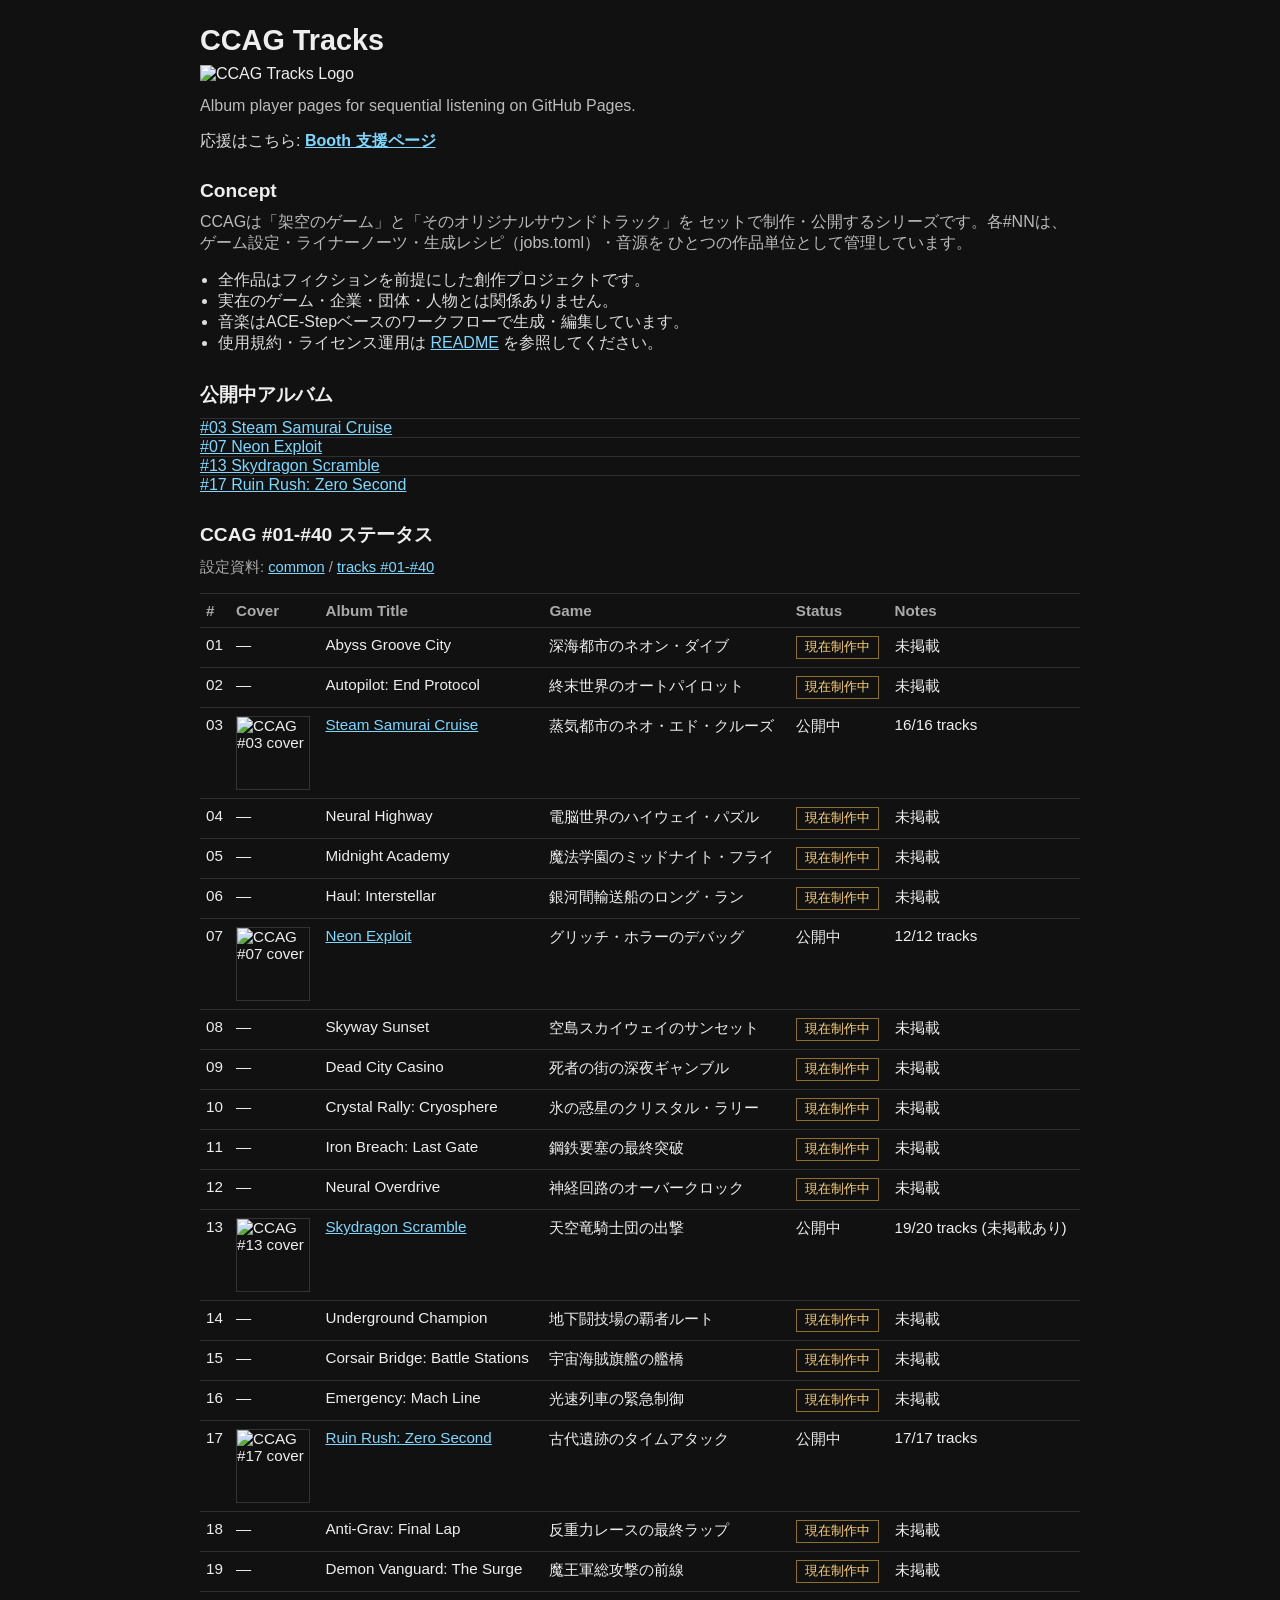
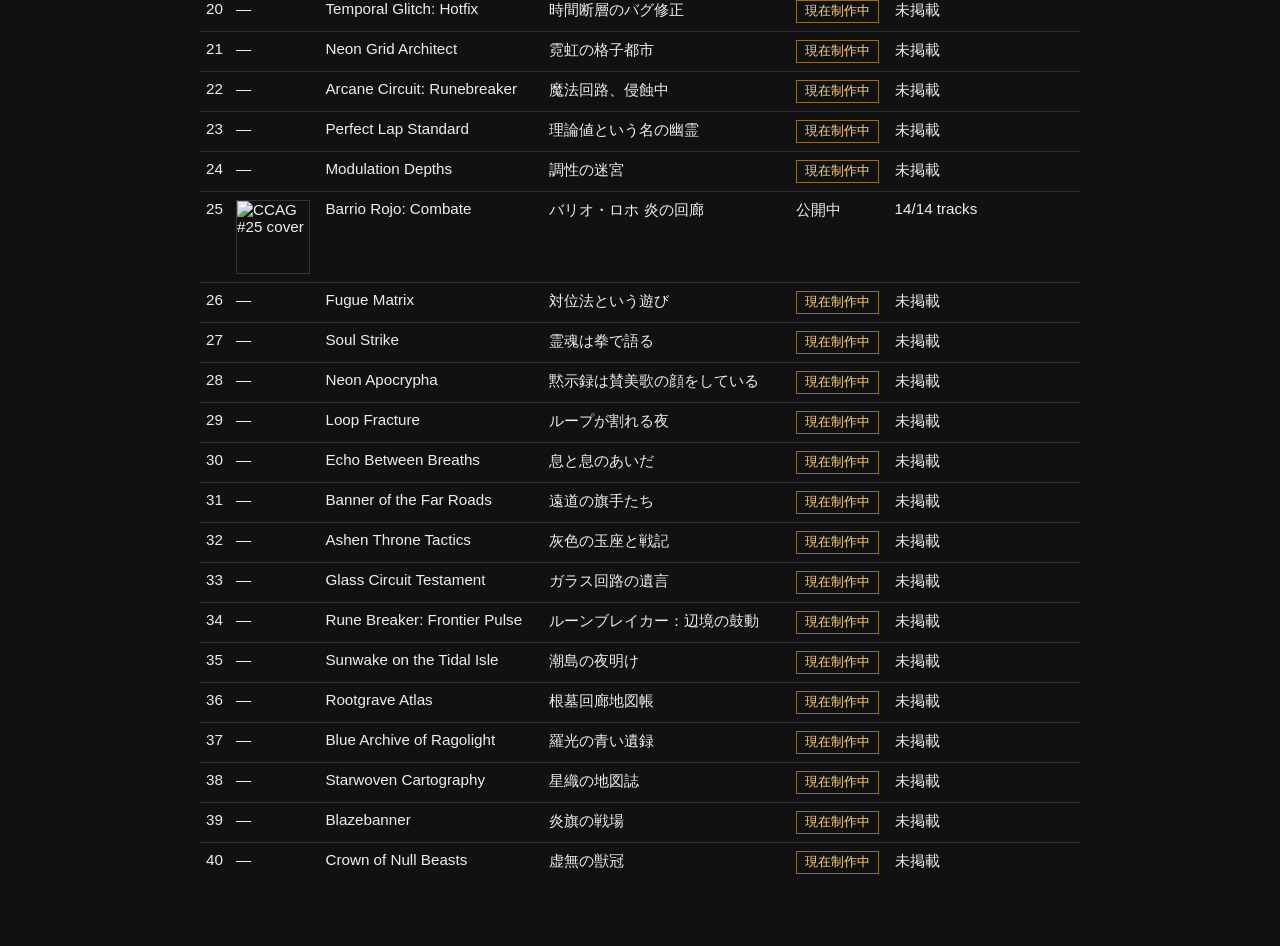
==== commit 80785b3b: "Update CCAG docs/site to 40-track structure and automate status generation" ====
--- a/site/index.html
+++ b/site/index.html
@@ -43,12 +43,12 @@
       <li><a href="CCAG/17_ruinrush_zerosecond.html">#17 Ruin Rush: Zero Second</a></li>
     </ul>
 
-    <h2>CCAG #01-#30 ステータス</h2>
+    <h2>CCAG #01-#40 ステータス</h2>
     <p class="source-note">
       設定資料:
-      <a href="https://github.com/donayama/CCAGTracks/blob/main/series/CCAG/%2301-%2320.md">#01-#20</a>
+      <a href="https://github.com/donayama/CCAGTracks/blob/main/series/CCAG/common.md">common</a>
       /
-      <a href="https://github.com/donayama/CCAGTracks/blob/main/series/CCAG/%2321-%2330.md">#21-#30</a>
+      <a href="https://github.com/donayama/CCAGTracks/blob/main/series/CCAG/tracks.md">tracks #01-#40</a>
     </p>
     <table class="meta-table">
       <thead>
@@ -61,7 +61,7 @@
           <th>Notes</th>
         </tr>
       </thead>
-      <tbody>
+                  <tbody>
         <tr><td>01</td><td>—</td><td>Abyss Groove City</td><td>深海都市のネオン・ダイブ</td><td><span class="badge pending">現在制作中</span></td><td>未掲載</td></tr>
         <tr><td>02</td><td>—</td><td>Autopilot: End Protocol</td><td>終末世界のオートパイロット</td><td><span class="badge pending">現在制作中</span></td><td>未掲載</td></tr>
         <tr><td>03</td><td><img class="cover-thumb" src="https://media.githubusercontent.com/media/donayama/CCAGTracks/main/series/CCAG/%2303_steam_samurai_cruise/assets/cover/CCAG%2303_steam_samurai_cruise.png" alt="CCAG #03 cover"></td><td><a href="CCAG/03_steam_samurai_cruise.html">Steam Samurai Cruise</a></td><td>蒸気都市のネオ・エド・クルーズ</td><td>公開中</td><td>16/16 tracks</td></tr>
@@ -74,7 +74,7 @@
         <tr><td>10</td><td>—</td><td>Crystal Rally: Cryosphere</td><td>氷の惑星のクリスタル・ラリー</td><td><span class="badge pending">現在制作中</span></td><td>未掲載</td></tr>
         <tr><td>11</td><td>—</td><td>Iron Breach: Last Gate</td><td>鋼鉄要塞の最終突破</td><td><span class="badge pending">現在制作中</span></td><td>未掲載</td></tr>
         <tr><td>12</td><td>—</td><td>Neural Overdrive</td><td>神経回路のオーバークロック</td><td><span class="badge pending">現在制作中</span></td><td>未掲載</td></tr>
-        <tr><td>13</td><td><img class="cover-thumb" src="https://media.githubusercontent.com/media/donayama/CCAGTracks/main/series/CCAG/%2313_skydragon_scramble/assets/cover/CCAG%2313_Skydragon_Scramble.png" alt="CCAG #13 cover"></td><td><a href="CCAG/13_skydragon_scramble.html">Skydragon Scramble</a></td><td>天空竜騎士団の出撃</td><td>公開中</td><td>19/20 tracks (Track10 未掲載)</td></tr>
+        <tr><td>13</td><td><img class="cover-thumb" src="https://media.githubusercontent.com/media/donayama/CCAGTracks/main/series/CCAG/%2313_skydragon_scramble/assets/cover/CCAG%2313_Skydragon_Scramble.png" alt="CCAG #13 cover"></td><td><a href="CCAG/13_skydragon_scramble.html">Skydragon Scramble</a></td><td>天空竜騎士団の出撃</td><td>公開中</td><td>19/20 tracks (未掲載あり)</td></tr>
         <tr><td>14</td><td>—</td><td>Underground Champion</td><td>地下闘技場の覇者ルート</td><td><span class="badge pending">現在制作中</span></td><td>未掲載</td></tr>
         <tr><td>15</td><td>—</td><td>Corsair Bridge: Battle Stations</td><td>宇宙海賊旗艦の艦橋</td><td><span class="badge pending">現在制作中</span></td><td>未掲載</td></tr>
         <tr><td>16</td><td>—</td><td>Emergency: Mach Line</td><td>光速列車の緊急制御</td><td><span class="badge pending">現在制作中</span></td><td>未掲載</td></tr>
@@ -82,18 +82,30 @@
         <tr><td>18</td><td>—</td><td>Anti-Grav: Final Lap</td><td>反重力レースの最終ラップ</td><td><span class="badge pending">現在制作中</span></td><td>未掲載</td></tr>
         <tr><td>19</td><td>—</td><td>Demon Vanguard: The Surge</td><td>魔王軍総攻撃の前線</td><td><span class="badge pending">現在制作中</span></td><td>未掲載</td></tr>
         <tr><td>20</td><td>—</td><td>Temporal Glitch: Hotfix</td><td>時間断層のバグ修正</td><td><span class="badge pending">現在制作中</span></td><td>未掲載</td></tr>
-        <tr><td>21</td><td>—</td><td>Neon Grid Architect</td><td>未来都市建設トランス</td><td><span class="badge pending">現在制作中</span></td><td>未掲載</td></tr>
-        <tr><td>22</td><td>—</td><td>Arcane Circuit: Runebreaker</td><td>テクノ侵蝕ファンタジー</td><td><span class="badge pending">現在制作中</span></td><td>未掲載</td></tr>
-        <tr><td>23</td><td>—</td><td>Perfect Lap Standard</td><td>超人間アンプラグド・ジャズレース</td><td><span class="badge pending">現在制作中</span></td><td>未掲載</td></tr>
-        <tr><td>24</td><td>—</td><td>Modulation Depths</td><td>コード進行ローグライク・ジャズ</td><td><span class="badge pending">現在制作中</span></td><td>未掲載</td></tr>
-        <tr><td>25</td><td>—</td><td>Barrio Rojo: Combate</td><td>フラメンコ × ベルトスクロール</td><td><span class="badge pending">現在制作中</span></td><td>未掲載</td></tr>
-        <tr><td>26</td><td>—</td><td>Fugue Matrix</td><td>バロック × パズル</td><td><span class="badge pending">現在制作中</span></td><td>未掲載</td></tr>
-        <tr><td>27</td><td>—</td><td>Soul Strike</td><td>R&amp;B × 格闘</td><td><span class="badge pending">現在制作中</span></td><td>未掲載</td></tr>
-        <tr><td>28</td><td>—</td><td>Neon Apocrypha</td><td>賛美歌偽装ストリート × 近未来サスペンス</td><td><span class="badge pending">現在制作中</span></td><td>未掲載</td></tr>
-        <tr><td>29</td><td>—</td><td>Loop Fracture</td><td>IDM × タイムループアクション</td><td><span class="badge pending">現在制作中</span></td><td>未掲載</td></tr>
-        <tr><td>30</td><td>—</td><td>Echo Between Breaths</td><td>ヴァイオリン × 尺八 独奏時間干渉アドベンチャー</td><td><span class="badge pending">現在制作中</span></td><td>未掲載</td></tr>
+        <tr><td>21</td><td>—</td><td>Neon Grid Architect</td><td>霓虹の格子都市</td><td><span class="badge pending">現在制作中</span></td><td>未掲載</td></tr>
+        <tr><td>22</td><td>—</td><td>Arcane Circuit: Runebreaker</td><td>魔法回路、侵蝕中</td><td><span class="badge pending">現在制作中</span></td><td>未掲載</td></tr>
+        <tr><td>23</td><td>—</td><td>Perfect Lap Standard</td><td>理論値という名の幽霊</td><td><span class="badge pending">現在制作中</span></td><td>未掲載</td></tr>
+        <tr><td>24</td><td>—</td><td>Modulation Depths</td><td>調性の迷宮</td><td><span class="badge pending">現在制作中</span></td><td>未掲載</td></tr>
+        <tr><td>25</td><td><img class="cover-thumb" src="https://media.githubusercontent.com/media/donayama/CCAGTracks/main/series/CCAG/%2325_barrio_rojo/assets/cover/CCAG%2325_barrio_rojo.png" alt="CCAG #25 cover"></td><td>Barrio Rojo: Combate</td><td>バリオ・ロホ 炎の回廊</td><td>公開中</td><td>14/14 tracks</td></tr>
+        <tr><td>26</td><td>—</td><td>Fugue Matrix</td><td>対位法という遊び</td><td><span class="badge pending">現在制作中</span></td><td>未掲載</td></tr>
+        <tr><td>27</td><td>—</td><td>Soul Strike</td><td>霊魂は拳で語る</td><td><span class="badge pending">現在制作中</span></td><td>未掲載</td></tr>
+        <tr><td>28</td><td>—</td><td>Neon Apocrypha</td><td>黙示録は賛美歌の顔をしている</td><td><span class="badge pending">現在制作中</span></td><td>未掲載</td></tr>
+        <tr><td>29</td><td>—</td><td>Loop Fracture</td><td>ループが割れる夜</td><td><span class="badge pending">現在制作中</span></td><td>未掲載</td></tr>
+        <tr><td>30</td><td>—</td><td>Echo Between Breaths</td><td>息と息のあいだ</td><td><span class="badge pending">現在制作中</span></td><td>未掲載</td></tr>
+        <tr><td>31</td><td>—</td><td>Banner of the Far Roads</td><td>遠道の旗手たち</td><td><span class="badge pending">現在制作中</span></td><td>未掲載</td></tr>
+        <tr><td>32</td><td>—</td><td>Ashen Throne Tactics</td><td>灰色の玉座と戦記</td><td><span class="badge pending">現在制作中</span></td><td>未掲載</td></tr>
+        <tr><td>33</td><td>—</td><td>Glass Circuit Testament</td><td>ガラス回路の遺言</td><td><span class="badge pending">現在制作中</span></td><td>未掲載</td></tr>
+        <tr><td>34</td><td>—</td><td>Rune Breaker: Frontier Pulse</td><td>ルーンブレイカー：辺境の鼓動</td><td><span class="badge pending">現在制作中</span></td><td>未掲載</td></tr>
+        <tr><td>35</td><td>—</td><td>Sunwake on the Tidal Isle</td><td>潮島の夜明け</td><td><span class="badge pending">現在制作中</span></td><td>未掲載</td></tr>
+        <tr><td>36</td><td>—</td><td>Rootgrave Atlas</td><td>根墓回廊地図帳</td><td><span class="badge pending">現在制作中</span></td><td>未掲載</td></tr>
+        <tr><td>37</td><td>—</td><td>Blue Archive of Ragolight</td><td>羅光の青い遺録</td><td><span class="badge pending">現在制作中</span></td><td>未掲載</td></tr>
+        <tr><td>38</td><td>—</td><td>Starwoven Cartography</td><td>星織の地図誌</td><td><span class="badge pending">現在制作中</span></td><td>未掲載</td></tr>
+        <tr><td>39</td><td>—</td><td>Blazebanner</td><td>炎旗の戦場</td><td><span class="badge pending">現在制作中</span></td><td>未掲載</td></tr>
+        <tr><td>40</td><td>—</td><td>Crown of Null Beasts</td><td>虚無の獣冠</td><td><span class="badge pending">現在制作中</span></td><td>未掲載</td></tr>
       </tbody>
     </table>
   </main>
 </body>
 </html>
+
+
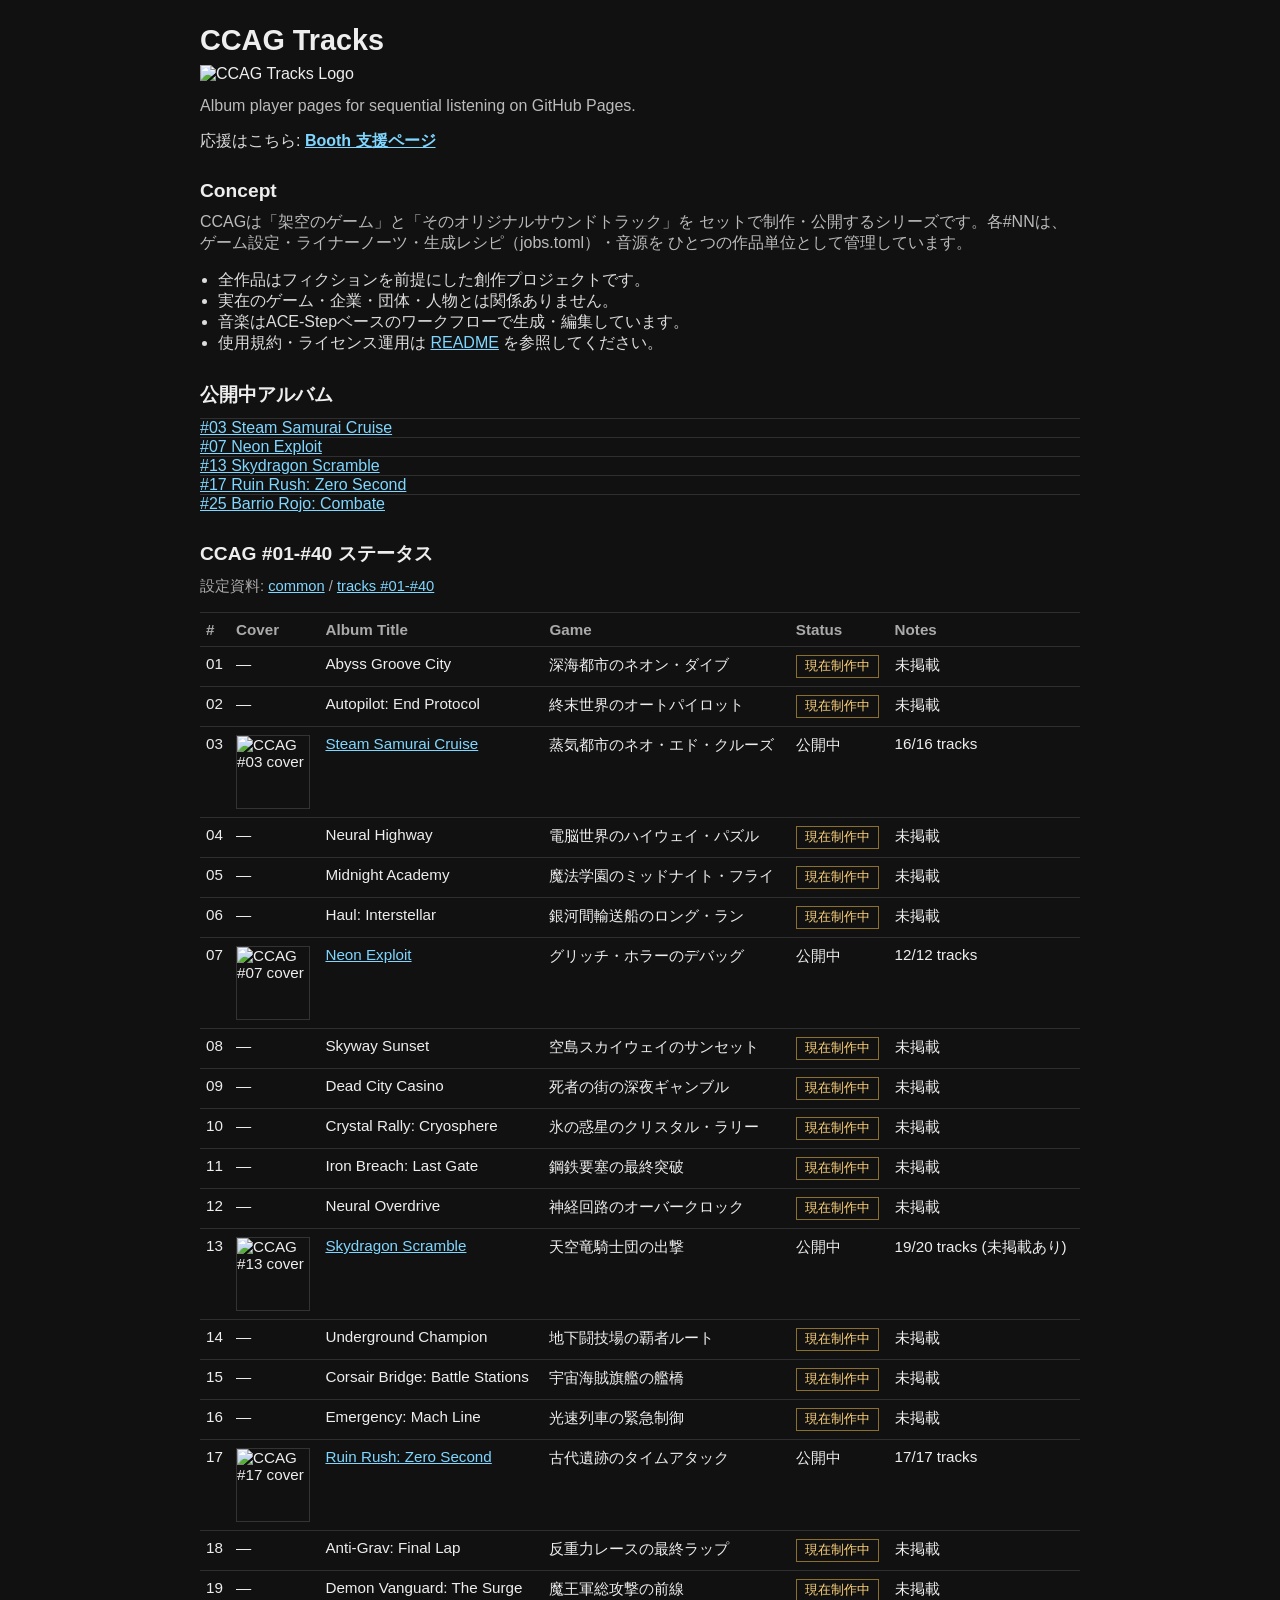
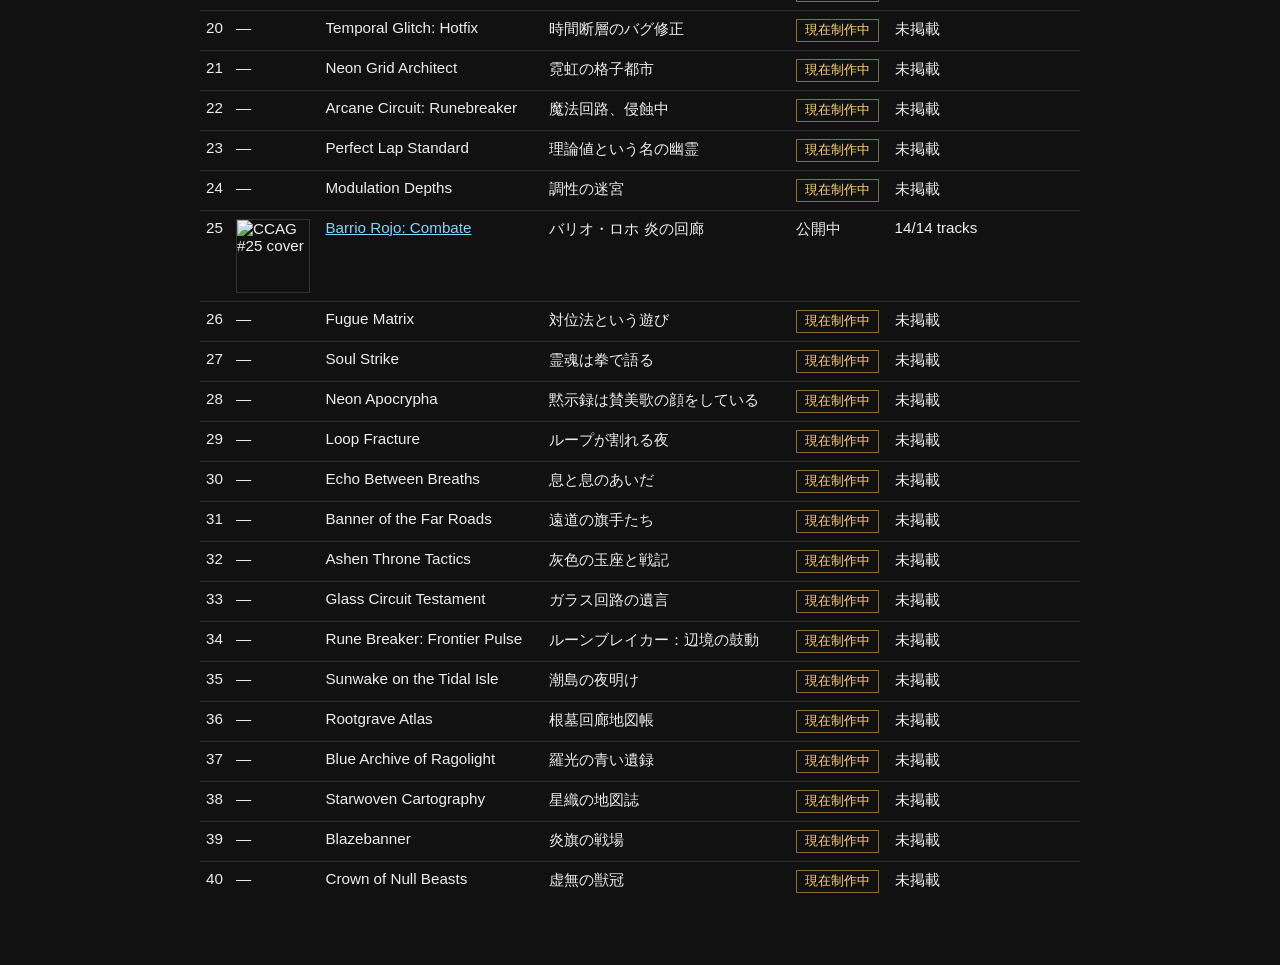
==== commit 408e7cd0: "Add CCAG #25 LP/player links and album page" ====
--- a/site/index.html
+++ b/site/index.html
@@ -41,6 +41,7 @@
       <li><a href="CCAG/07_neon_exploit.html">#07 Neon Exploit</a></li>
       <li><a href="CCAG/13_skydragon_scramble.html">#13 Skydragon Scramble</a></li>
       <li><a href="CCAG/17_ruinrush_zerosecond.html">#17 Ruin Rush: Zero Second</a></li>
+      <li><a href="CCAG/25_barrio_rojo.html">#25 Barrio Rojo: Combate</a></li>
     </ul>
 
     <h2>CCAG #01-#40 ステータス</h2>
@@ -86,7 +87,7 @@
         <tr><td>22</td><td>—</td><td>Arcane Circuit: Runebreaker</td><td>魔法回路、侵蝕中</td><td><span class="badge pending">現在制作中</span></td><td>未掲載</td></tr>
         <tr><td>23</td><td>—</td><td>Perfect Lap Standard</td><td>理論値という名の幽霊</td><td><span class="badge pending">現在制作中</span></td><td>未掲載</td></tr>
         <tr><td>24</td><td>—</td><td>Modulation Depths</td><td>調性の迷宮</td><td><span class="badge pending">現在制作中</span></td><td>未掲載</td></tr>
-        <tr><td>25</td><td><img class="cover-thumb" src="https://media.githubusercontent.com/media/donayama/CCAGTracks/main/series/CCAG/%2325_barrio_rojo/assets/cover/CCAG%2325_barrio_rojo.png" alt="CCAG #25 cover"></td><td>Barrio Rojo: Combate</td><td>バリオ・ロホ 炎の回廊</td><td>公開中</td><td>14/14 tracks</td></tr>
+        <tr><td>25</td><td><img class="cover-thumb" src="https://media.githubusercontent.com/media/donayama/CCAGTracks/main/series/CCAG/%2325_barrio_rojo/assets/cover/CCAG%2325_barrio_rojo.png" alt="CCAG #25 cover"></td><td><a href="CCAG/25_barrio_rojo.html">Barrio Rojo: Combate</a></td><td>バリオ・ロホ 炎の回廊</td><td>公開中</td><td>14/14 tracks</td></tr>
         <tr><td>26</td><td>—</td><td>Fugue Matrix</td><td>対位法という遊び</td><td><span class="badge pending">現在制作中</span></td><td>未掲載</td></tr>
         <tr><td>27</td><td>—</td><td>Soul Strike</td><td>霊魂は拳で語る</td><td><span class="badge pending">現在制作中</span></td><td>未掲載</td></tr>
         <tr><td>28</td><td>—</td><td>Neon Apocrypha</td><td>黙示録は賛美歌の顔をしている</td><td><span class="badge pending">現在制作中</span></td><td>未掲載</td></tr>
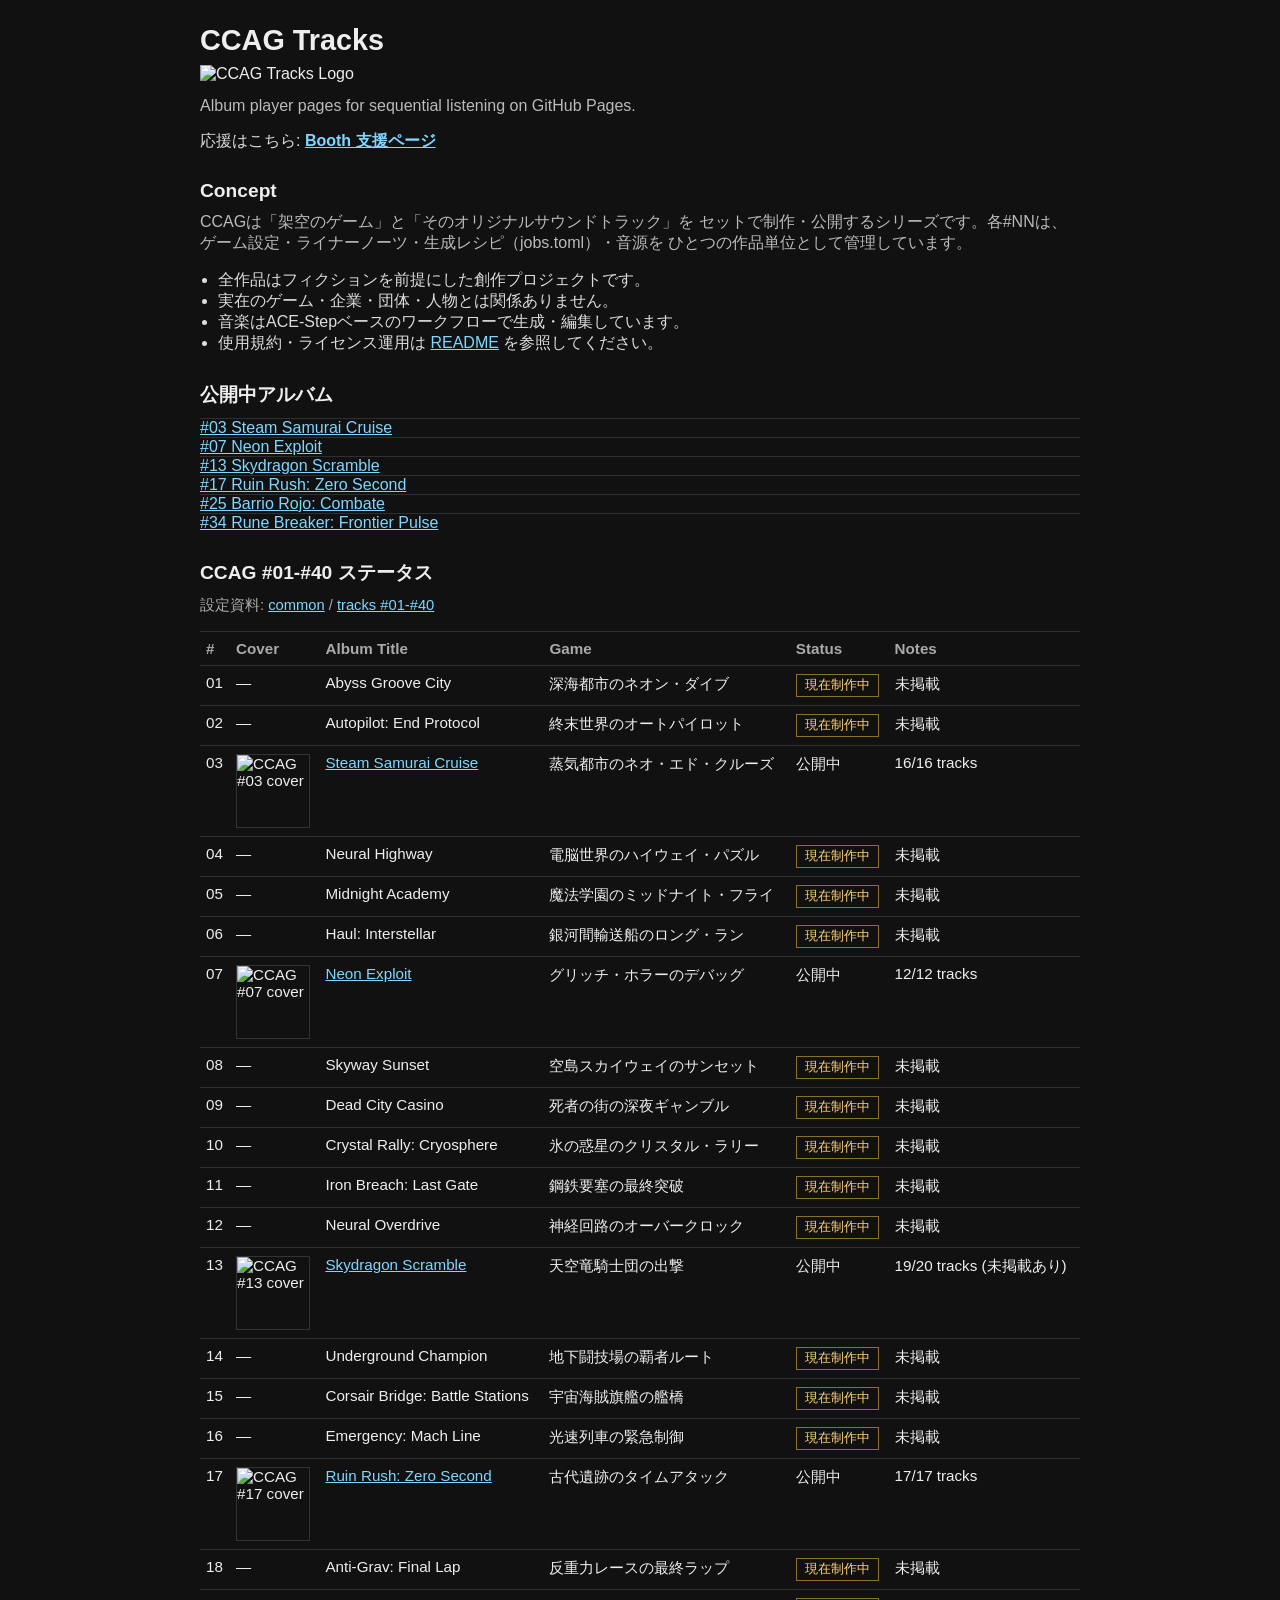
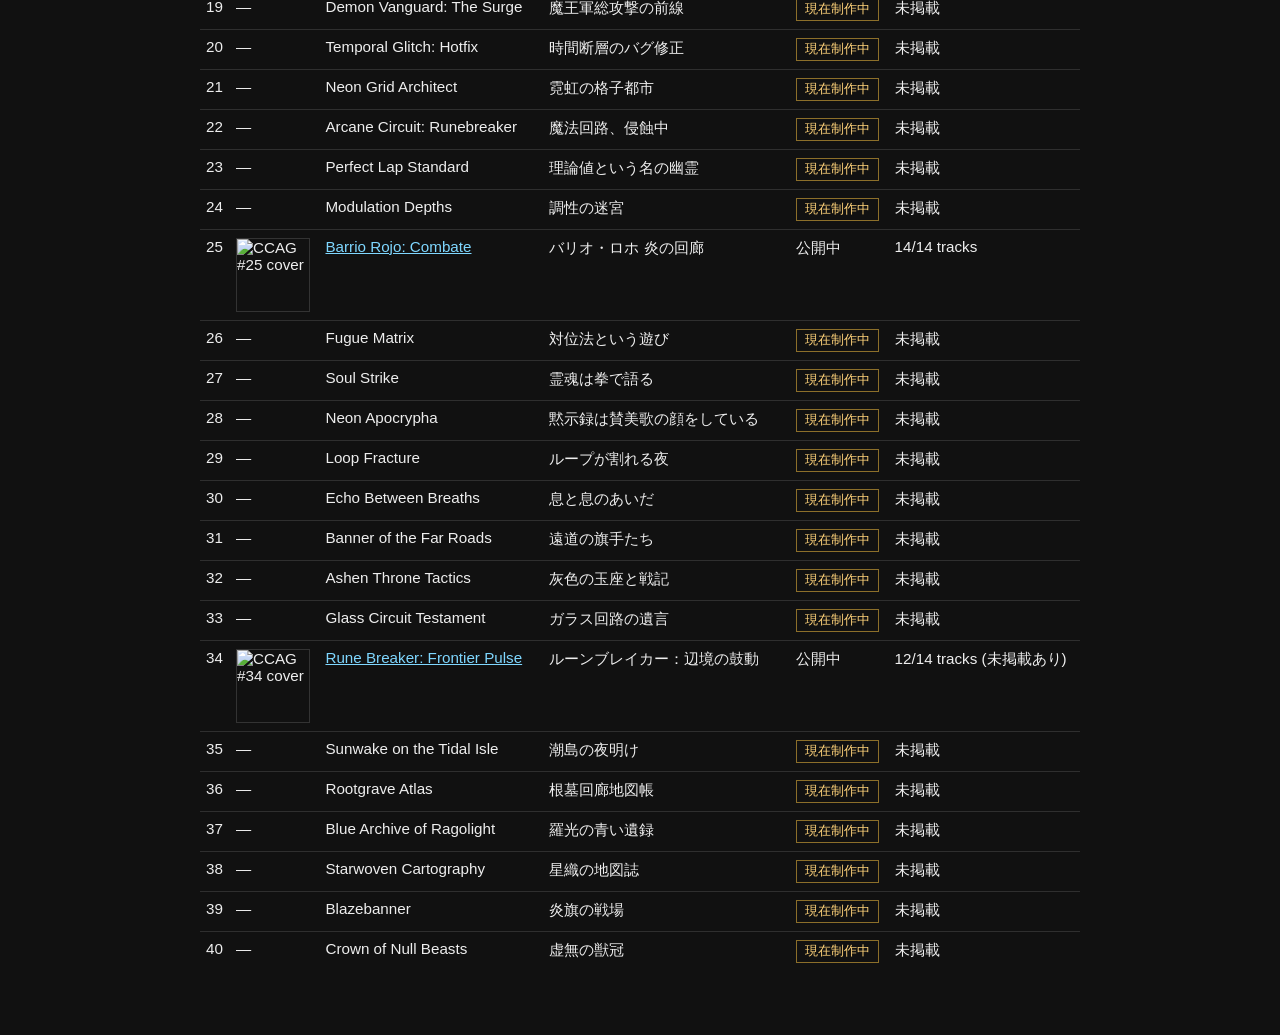
==== commit 0b7188ab: "Publish CCAG #34 assets and LP/album links" ====
--- a/site/index.html
+++ b/site/index.html
@@ -42,6 +42,7 @@
       <li><a href="CCAG/13_skydragon_scramble.html">#13 Skydragon Scramble</a></li>
       <li><a href="CCAG/17_ruinrush_zerosecond.html">#17 Ruin Rush: Zero Second</a></li>
       <li><a href="CCAG/25_barrio_rojo.html">#25 Barrio Rojo: Combate</a></li>
+      <li><a href="CCAG/34_rune_breaker.html">#34 Rune Breaker: Frontier Pulse</a></li>
     </ul>
 
     <h2>CCAG #01-#40 ステータス</h2>
@@ -62,7 +63,7 @@
           <th>Notes</th>
         </tr>
       </thead>
-                  <tbody>
+                        <tbody>
         <tr><td>01</td><td>—</td><td>Abyss Groove City</td><td>深海都市のネオン・ダイブ</td><td><span class="badge pending">現在制作中</span></td><td>未掲載</td></tr>
         <tr><td>02</td><td>—</td><td>Autopilot: End Protocol</td><td>終末世界のオートパイロット</td><td><span class="badge pending">現在制作中</span></td><td>未掲載</td></tr>
         <tr><td>03</td><td><img class="cover-thumb" src="https://media.githubusercontent.com/media/donayama/CCAGTracks/main/series/CCAG/%2303_steam_samurai_cruise/assets/cover/CCAG%2303_steam_samurai_cruise.png" alt="CCAG #03 cover"></td><td><a href="CCAG/03_steam_samurai_cruise.html">Steam Samurai Cruise</a></td><td>蒸気都市のネオ・エド・クルーズ</td><td>公開中</td><td>16/16 tracks</td></tr>
@@ -96,7 +97,7 @@
         <tr><td>31</td><td>—</td><td>Banner of the Far Roads</td><td>遠道の旗手たち</td><td><span class="badge pending">現在制作中</span></td><td>未掲載</td></tr>
         <tr><td>32</td><td>—</td><td>Ashen Throne Tactics</td><td>灰色の玉座と戦記</td><td><span class="badge pending">現在制作中</span></td><td>未掲載</td></tr>
         <tr><td>33</td><td>—</td><td>Glass Circuit Testament</td><td>ガラス回路の遺言</td><td><span class="badge pending">現在制作中</span></td><td>未掲載</td></tr>
-        <tr><td>34</td><td>—</td><td>Rune Breaker: Frontier Pulse</td><td>ルーンブレイカー：辺境の鼓動</td><td><span class="badge pending">現在制作中</span></td><td>未掲載</td></tr>
+        <tr><td>34</td><td><img class="cover-thumb" src="https://media.githubusercontent.com/media/donayama/CCAGTracks/main/series/CCAG/%2334_rune_breaker/assets/cover/CCAG%2334_rune_breaker.png" alt="CCAG #34 cover"></td><td><a href="CCAG/34_rune_breaker.html">Rune Breaker: Frontier Pulse</a></td><td>ルーンブレイカー：辺境の鼓動</td><td>公開中</td><td>12/14 tracks (未掲載あり)</td></tr>
         <tr><td>35</td><td>—</td><td>Sunwake on the Tidal Isle</td><td>潮島の夜明け</td><td><span class="badge pending">現在制作中</span></td><td>未掲載</td></tr>
         <tr><td>36</td><td>—</td><td>Rootgrave Atlas</td><td>根墓回廊地図帳</td><td><span class="badge pending">現在制作中</span></td><td>未掲載</td></tr>
         <tr><td>37</td><td>—</td><td>Blue Archive of Ragolight</td><td>羅光の青い遺録</td><td><span class="badge pending">現在制作中</span></td><td>未掲載</td></tr>
